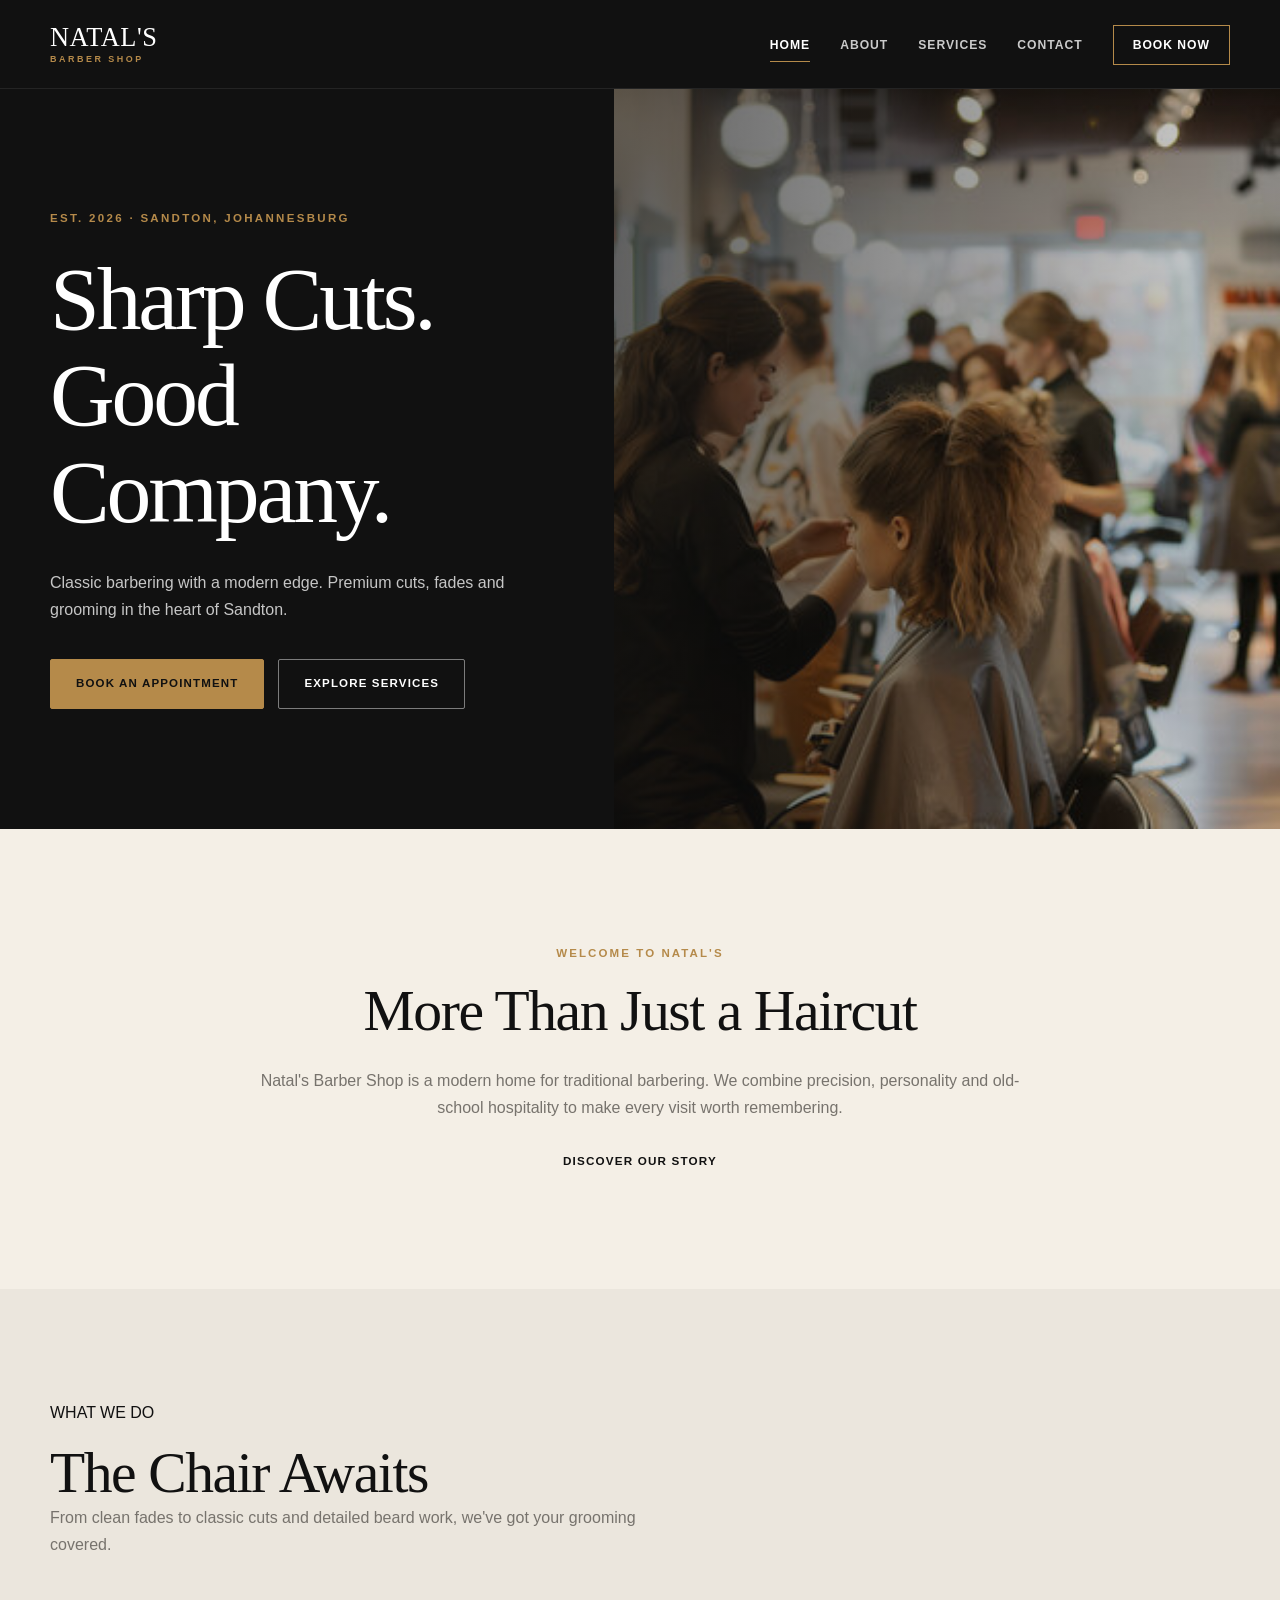
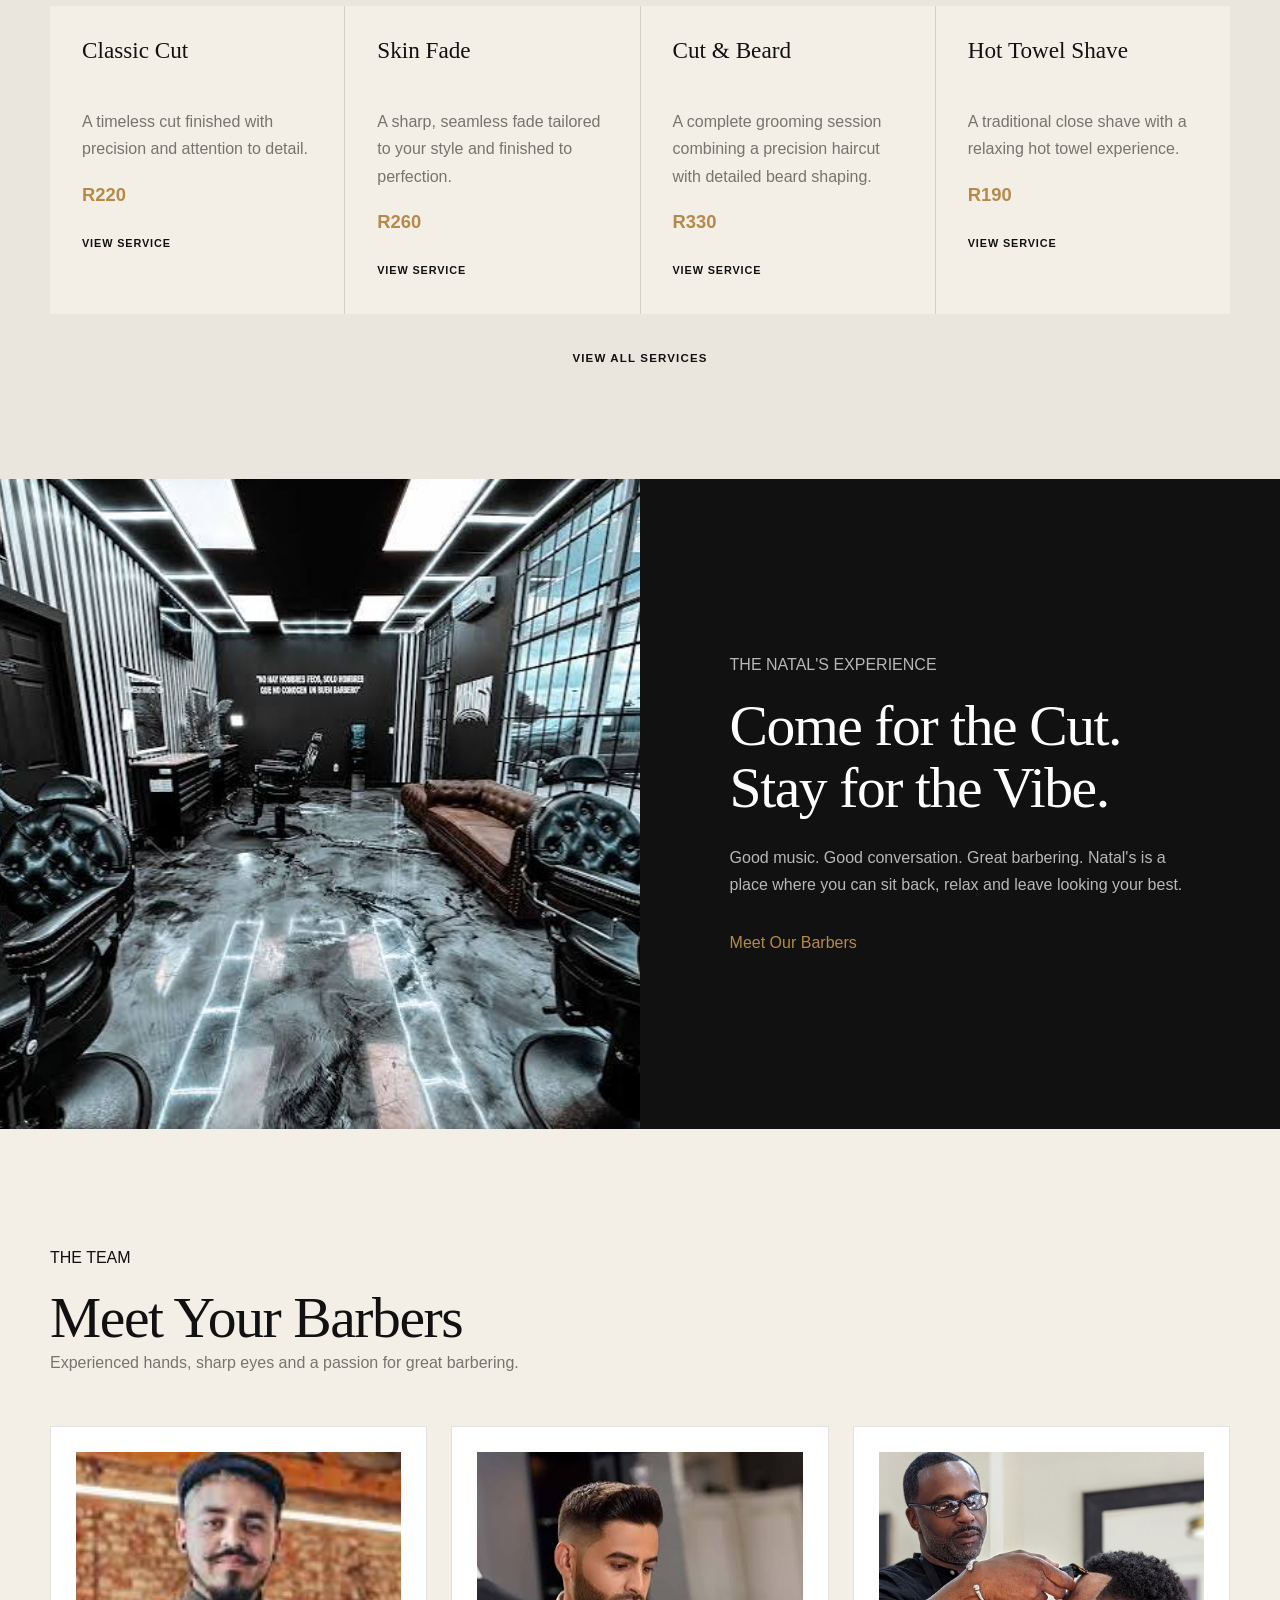
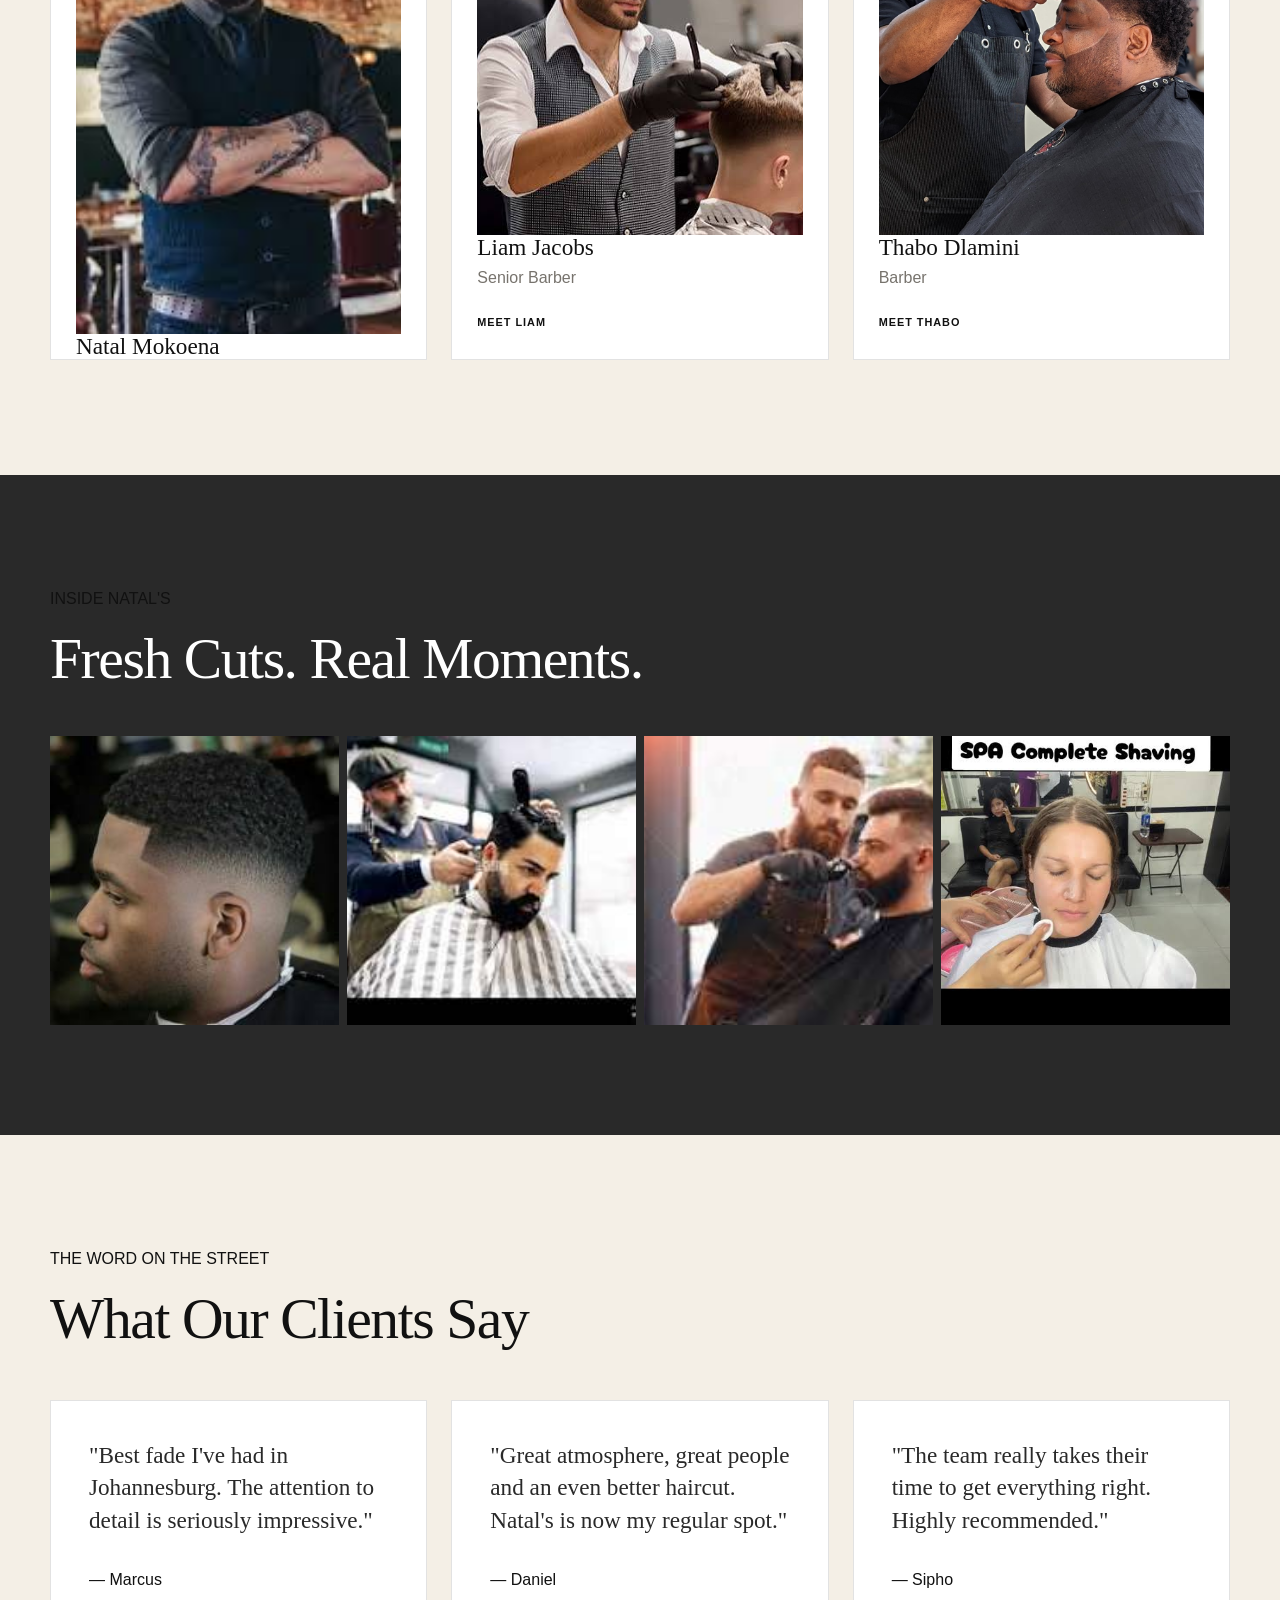
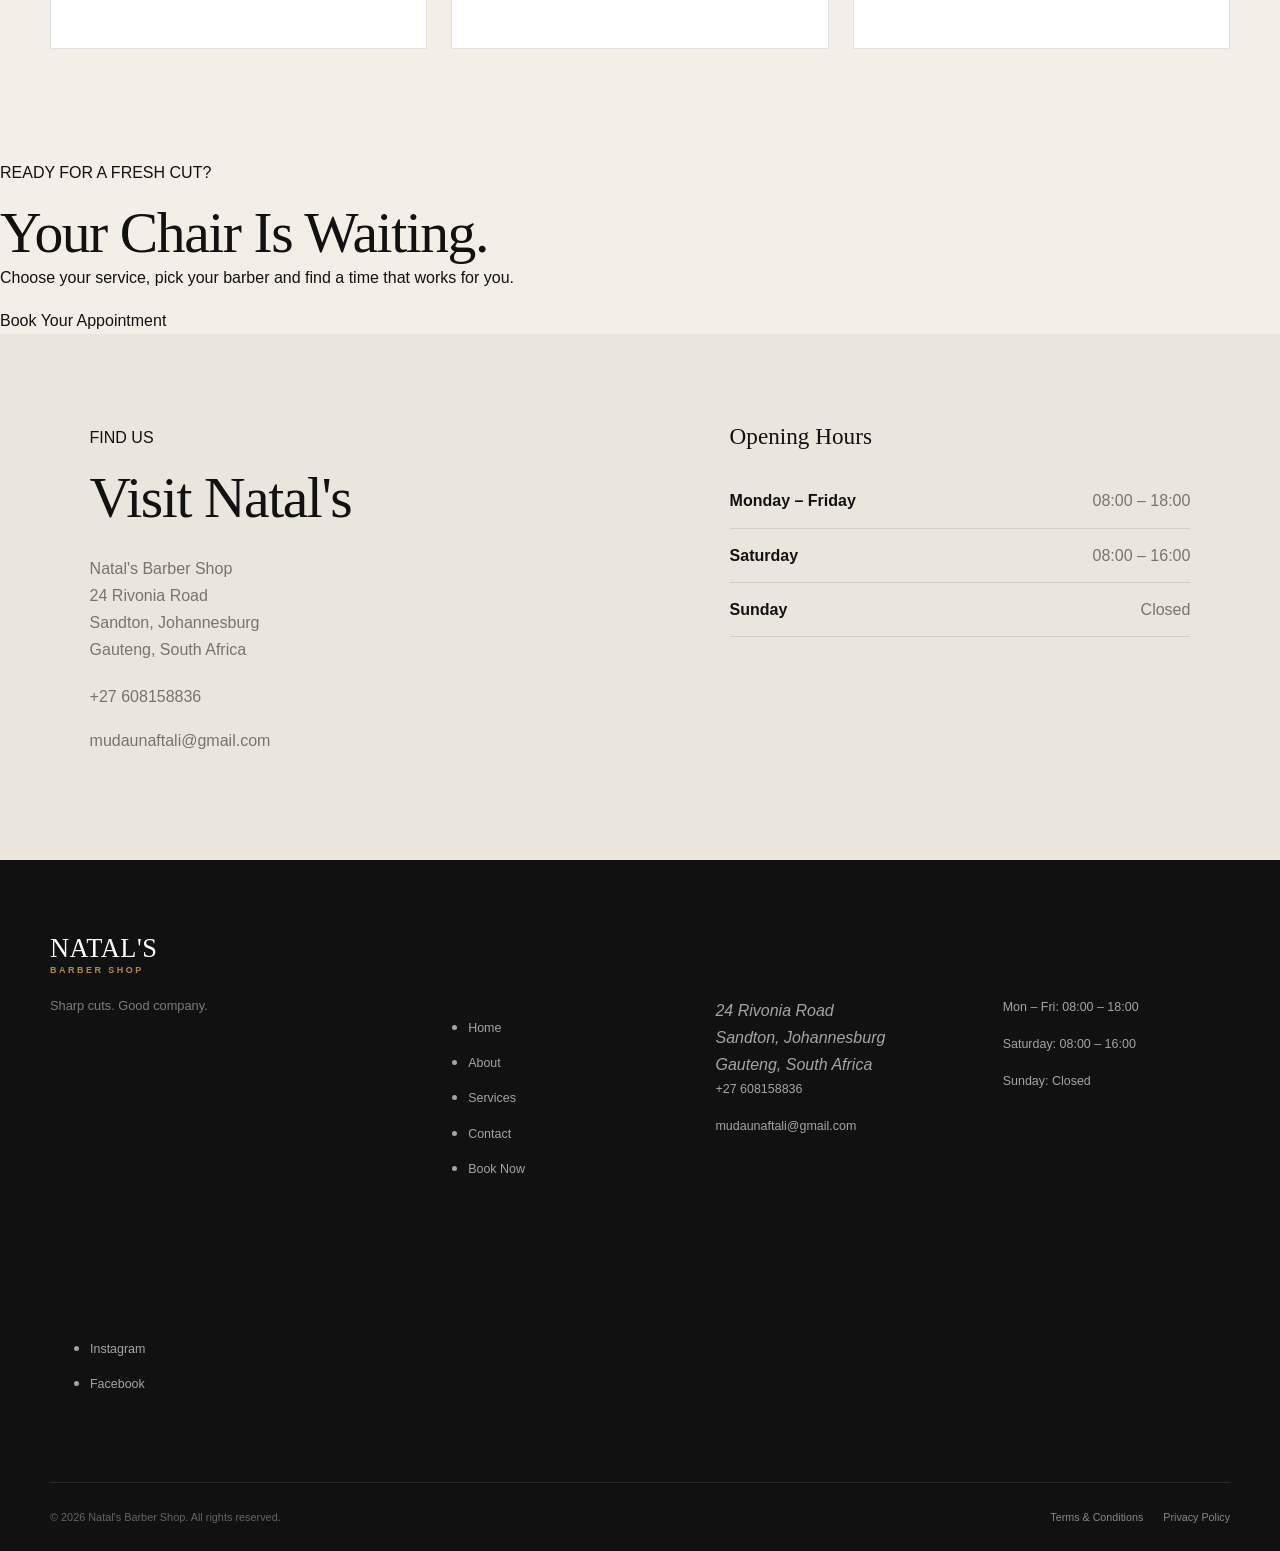
==== index.html @ a1078c81 "Initial commit - Natal's Barber Shop" ====
<!DOCTYPE html>
<html lang="en">
<head>
    
    <meta charset="UTF-8">
    <meta name="viewport" content="width=device-width, initial-scale=1.0">

    <title>Natal's Barber Shop | Sharp Cuts. Good Company.</title>

    <meta
        name="description"
        content="Natal's Barber Shop in Sandton, Johannesburg. Premium haircuts, fades, beard grooming and classic barbering."
    >
     <link rel="stylesheet" href="css/style.css">
</head>

<body>

    <!-- =========================
         HEADER
    ========================== -->
<header class="site-header">
    <div class="container header-inner">

        <a href="index.html" class="logo" aria-label="Natal's Barber Shop Home">
            <span class="logo-main">NATAL'S</span>
            <span class="logo-sub">BARBER SHOP</span>
        </a>

        <nav class="main-nav" aria-label="Main navigation">
            <ul>
                <li>
                    <a href="index.html" class="active">Home</a>
                </li>

                <li>
                    <a href="about.html">About</a>
                </li>

                <li>
                    <a href="services.html">Services</a>
                </li>

                <li>
                    <a href="contact.html">Contact</a>
                </li>

                <li>
                    <a href="booking.html" class="nav-book">Book Now</a>
                </li>
            </ul>
        </nav>

    </div>
</header>
    <main>

        <!-- =========================
             HERO
        ========================== -->
        <section id="hero" aria-labelledby="hero-title">

            <div class="hero-content">

                <p>EST. 2026 · SANDTON, JOHANNESBURG</p>

                <h1 id="hero-title">
                    Sharp Cuts.<br>
                    Good Company.
                </h1>

                <p>
                    Classic barbering with a modern edge.
                    Premium cuts, fades and grooming in the heart of Sandton.
                </p>

                <div class="hero-actions">
                    <a href="booking.html">Book an Appointment</a>
                    <a href="services.html">Explore Services</a>
                </div>

            </div>

            <figure class="hero-image">
                <img
                    src="images/barber-hero.jpg"
                    alt="Barber giving a customer a precision haircut"
                >
            </figure>

        </section>


        <!-- =========================
             INTRODUCTION
        ========================== -->
        <section id="introduction" aria-labelledby="introduction-title">

            <div>
                <p>WELCOME TO NATAL'S</p>

                <h2 id="introduction-title">
                    More Than Just a Haircut
                </h2>

                <p>
                    Natal's Barber Shop is a modern home for traditional
                    barbering. We combine precision, personality and old-school
                    hospitality to make every visit worth remembering.
                </p>

                <a href="about.html">Discover Our Story</a>
            </div>

        </section>


        <!-- =========================
             SERVICES PREVIEW
        ========================== -->
        <section id="services-preview" aria-labelledby="services-title">

            <header>
                <p>WHAT WE DO</p>

                <h2 id="services-title">
                    The Chair Awaits
                </h2>

                <p>
                    From clean fades to classic cuts and detailed beard work,
                    we've got your grooming covered.
                </p>
            </header>

            <div class="services-grid">

                <article>
                    <h3>Classic Cut</h3>

                    <p>
                        A timeless cut finished with precision and attention
                        to detail.
                    </p>

                    <p>R220</p>

                    <a href="services.html#classic-cut">
                        View Service
                    </a>
                </article>


                <article>
                    <h3>Skin Fade</h3>

                    <p>
                        A sharp, seamless fade tailored to your style and
                        finished to perfection.
                    </p>

                    <p>R260</p>

                    <a href="services.html#skin-fade">
                        View Service
                    </a>
                </article>


                <article>
                    <h3>Cut &amp; Beard</h3>

                    <p>
                        A complete grooming session combining a precision
                        haircut with detailed beard shaping.
                    </p>

                    <p>R330</p>

                    <a href="services.html#cut-beard">
                        View Service
                    </a>
                </article>


                <article>
                    <h3>Hot Towel Shave</h3>

                    <p>
                        A traditional close shave with a relaxing hot towel
                        experience.
                    </p>

                    <p>R190</p>

                    <a href="services.html#hot-towel">
                        View Service
                    </a>
                </article>

            </div>

            <a href="services.html">View All Services</a>

        </section>


        <!-- =========================
             FEATURE / BRAND STATEMENT
        ========================== -->
        <section id="brand-statement" aria-labelledby="brand-title">

            <figure>
                <img
                    src="images/barber-shop.jpg"
                    alt="Interior of Natal's Barber Shop"
                >
            </figure>

            <div>

                <p>THE NATAL'S EXPERIENCE</p>

                <h2 id="brand-title">
                    Come for the Cut.<br>
                    Stay for the Vibe.
                </h2>

                <p>
                    Good music. Good conversation. Great barbering.
                    Natal's is a place where you can sit back, relax and
                    leave looking your best.
                </p>

                <a href="about.html">Meet Our Barbers</a>

            </div>

        </section>


        <!-- =========================
             BARBERS PREVIEW
        ========================== -->
        <section id="barbers-preview" aria-labelledby="barbers-title">

            <header>
                <p>THE TEAM</p>

                <h2 id="barbers-title">
                    Meet Your Barbers
                </h2>

                <p>
                    Experienced hands, sharp eyes and a passion for great
                    barbering.
                </p>
            </header>


            <div class="barbers-grid">

                <article>
                    <img
    src="images/natal.jpg"
    alt="Natal Mokoena, founder and master barber"
>

                    <h3>Natal Mokoena</h3>

                    <p>Founder &amp; Master Barber</p>

                    <a href="about.html#natal">
                        Meet Natal
                    </a>
                </article>


                <article>
                    <figure>
                        <img
                            src="images/liam.jpg"
                            alt="Liam Jacobs, senior barber"
                        >
                    </figure>

                    <h3>Liam Jacobs</h3>

                    <p>Senior Barber</p>

                    <a href="about.html#liam">
                        Meet Liam
                    </a>
                </article>


                <article>
                    <figure>
                        <img
                            src="images/thabo.jpg"
                            alt="Thabo Dlamini, barber"
                        >
                    </figure>

                    <h3>Thabo Dlamini</h3>

                    <p>Barber</p>

                    <a href="about.html#thabo">
                        Meet Thabo
                    </a>
                </article>

            </div>

        </section>


        <!-- =========================
             GALLERY
        ========================== -->
        <section id="gallery" aria-labelledby="gallery-title">

            <header>
                <p>INSIDE NATAL'S</p>

                <h2 id="gallery-title">
                    Fresh Cuts. Real Moments.
                </h2>
            </header>

            <div class="gallery-grid">

                <figure>
                    <img
                        src="images/gallery-1.jpg"
                        alt="Fresh skin fade haircut"
                    >
                </figure>

                <figure>
                    <img
                        src="images/gallery-2.jpg"
                        alt="Barber working on a customer's haircut"
                    >
                </figure>

                <figure>
                    <img
                        src="images/gallery-3.jpg"
                        alt="Detailed beard grooming"
                    >
                </figure>

                <figure>
                    <img
                        src="images/gallery-4.jpg"
                        alt="Customer receiving a traditional barber service"
                    >
                </figure>

            </div>

        </section>


        <!-- =========================
             TESTIMONIALS
        ========================== -->
        <section id="testimonials" aria-labelledby="testimonials-title">

            <header>
                <p>THE WORD ON THE STREET</p>

                <h2 id="testimonials-title">
                    What Our Clients Say
                </h2>
            </header>


            <div class="testimonials-list">

                <article>
                    <blockquote>
                        "Best fade I've had in Johannesburg. The attention
                        to detail is seriously impressive."
                    </blockquote>

                    <p>— Marcus</p>
                </article>


                <article>
                    <blockquote>
                        "Great atmosphere, great people and an even better
                        haircut. Natal's is now my regular spot."
                    </blockquote>

                    <p>— Daniel</p>
                </article>


                <article>
                    <blockquote>
                        "The team really takes their time to get everything
                        right. Highly recommended."
                    </blockquote>

                    <p>— Sipho</p>
                </article>

            </div>

        </section>


        <!-- =========================
             BOOKING CTA
        ========================== -->
        <section id="booking-cta" aria-labelledby="booking-title">

            <div>

                <p>READY FOR A FRESH CUT?</p>

                <h2 id="booking-title">
                    Your Chair Is Waiting.
                </h2>

                <p>
                    Choose your service, pick your barber and find a time
                    that works for you.
                </p>

                <a href="booking.html">
                    Book Your Appointment
                </a>

            </div>

        </section>


        <!-- =========================
             LOCATION & HOURS
        ========================== -->
        <section id="location" aria-labelledby="location-title">

            <div>

                <p>FIND US</p>

                <h2 id="location-title">
                    Visit Natal's
                </h2>

                <address>
                    Natal's Barber Shop<br>
                    24 Rivonia Road<br>
                    Sandton, Johannesburg<br>
                    Gauteng, South Africa
                </address>

                <p>
                    <a href="tel:+27110000000">
                        +27 608158836
                    </a>
                </p>

                <p>
                    <a href="mailto:hello@natalsbarbershop.co.za">
                        mudaunaftali@gmail.com
                    </a>
                </p>

            </div>


            <div>

                <h3>Opening Hours</h3>

                <dl>
                    <div>
                        <dt>Monday – Friday</dt>
                        <dd>08:00 – 18:00</dd>
                    </div>

                    <div>
                        <dt>Saturday</dt>
                        <dd>08:00 – 16:00</dd>
                    </div>

                    <div>
                        <dt>Sunday</dt>
                        <dd>Closed</dd>
                    </div>
                </dl>

            </div>

        </section>

    </main>


    <!-- =========================
         FOOTER
    ========================== -->

<footer class="site-footer">

    <div class="container footer-grid">

        <!-- Brand -->
        <div class="footer-brand">

            <a href="index.html" class="logo" aria-label="Natal's Barber Shop Home">
                <span class="logo-main">NATAL'S</span>
                <span class="logo-sub">BARBER SHOP</span>
            </a>

            <p>
                Sharp cuts. Good company.
            </p>

        </div>


        <!-- Navigation -->
        <div class="footer-column">

            <h2>Explore</h2>

            <nav aria-label="Footer navigation">
                <ul>
                    <li>
                        <a href="index.html">Home</a>
                    </li>

                    <li>
                        <a href="about.html">About</a>
                    </li>

                    <li>
                        <a href="services.html">Services</a>
                    </li>

                    <li>
                        <a href="contact.html">Contact</a>
                    </li>

                    <li>
                        <a href="booking.html">Book Now</a>
                    </li>
                </ul>
            </nav>

        </div>


        <!-- Contact -->
        <div class="footer-column">

            <h2>Contact</h2>

            <address>
                24 Rivonia Road<br>
                Sandton, Johannesburg<br>
                Gauteng, South Africa
            </address>

            <p>
                <a href="tel:+27608158836">
                    +27 608158836
                </a>
            </p>

            <p>
                <a href="mailto:mudaunaftali@gmail.com">
                    mudaunaftali@gmail.com
                </a>
            </p>

        </div>


        <!-- Hours -->
        <div class="footer-column">

            <h2>Hours</h2>

            <p>Mon – Fri: 08:00 – 18:00</p>
            <p>Saturday: 08:00 – 16:00</p>
            <p>Sunday: Closed</p>

        </div>


        <!-- Social -->
        <div class="footer-column">

            <h2>Follow Us</h2>

            
<ul class="footer-social">
    <li>
        <a href="https://www.instagram.com/mudaunaftali/" target="_blank" rel="noopener noreferrer" aria-label="Natal's Barber Shop Instagram">
            Instagram
        </a>
    </li>
    <li>
        <a href="https://web.facebook.com/mudau.naphtan/" target="_blank" rel="noopener noreferrer" aria-label="Natal's Barber Shop Facebook">
            Facebook
        </a>
    </li>
</ul>


        </div>

    </div>


    <div class="container footer-bottom">

        <p>
            &copy; 2026 Natal's Barber Shop. All rights reserved.
        </p>

        <div class="footer-legal">
            <a href="terms.html">Terms &amp; Conditions</a>
            <a href="privacy.html">Privacy Policy</a>
        </div>

    </div>

</footer>

</body>
</html>
---- css/style.css ----
/* =========================================================
   NATAL'S BARBER SHOP
   Shared Professional Stylesheet
   ========================================================= */

/* -------------------------
   1. DESIGN TOKENS
------------------------- */
:root {
    --midnight: #111111;
    --charcoal: #292929;
    --ivory: #f4efe6;
    --brass: #b58a4a;
    --brass-light: #d1b27a;
    --red: #8b2525;
    --white: #ffffff;
    --grey: #77736d;
    --light-grey: #e4dfd6;
    --border: rgba(17, 17, 17, 0.12);

    --heading-font: "DM Serif Display", Georgia, serif;
    --body-font: "Manrope", Arial, sans-serif;

    --container: 1180px;
    --radius: 2px;
    --transition: 220ms ease;
    --shadow: 0 18px 50px rgba(17, 17, 17, 0.10);
}


/* -------------------------
   2. RESET
------------------------- */
*,
*::before,
*::after {
    box-sizing: border-box;
}

html {
    scroll-behavior: smooth;
}

body {
    margin: 0;
    background: var(--ivory);
    color: var(--midnight);
    font-family: var(--body-font);
    font-size: 16px;
    line-height: 1.7;
    -webkit-font-smoothing: antialiased;
}

img {
    display: block;
    width: 100%;
    max-width: 100%;
}

figure {
    margin: 0;
}

a {
    color: inherit;
    text-decoration: none;
}

button,
input,
select,
textarea {
    font: inherit;
}

button,
a,
select,
input,
textarea {
    -webkit-tap-highlight-color: transparent;
}

::selection {
    background: var(--brass);
    color: var(--midnight);
}


/* -------------------------
   3. GLOBAL TYPOGRAPHY
------------------------- */
h1,
h2,
h3,
h4 {
    margin: 0;
    color: var(--midnight);
    font-family: var(--heading-font);
    font-weight: 400;
    line-height: 1.08;
}

h1 {
    font-size: clamp(3.5rem, 7vw, 6.8rem);
    letter-spacing: -0.035em;
}

h2 {
    font-size: clamp(2.5rem, 4.5vw, 4.4rem);
    letter-spacing: -0.025em;
}

h3 {
    font-size: 1.45rem;
}

p {
    margin: 0 0 1rem;
}

.eyebrow {
    margin-bottom: 1rem;
    color: var(--brass);
    font-family: var(--body-font);
    font-size: 0.72rem;
    font-weight: 800;
    letter-spacing: 0.18em;
    line-height: 1.4;
    text-transform: uppercase;
}

.container {
    width: min(calc(100% - 48px), var(--container));
    margin-inline: auto;
}


/* -------------------------
   4. ACCESSIBILITY
------------------------- */
:focus-visible {
    outline: 3px solid var(--brass);
    outline-offset: 4px;
}

[hidden] {
    display: none !important;
}


/* =========================================================
   HEADER
   ========================================================= */

.site-header,
body > header {
    position: relative;
    z-index: 50;
    background: var(--midnight);
    color: var(--white);
    border-bottom: 1px solid rgba(255, 255, 255, 0.08);
}

.header-inner,
body > header {
    min-height: 88px;
}

.site-header .header-inner {
    display: flex;
    align-items: center;
    justify-content: space-between;
    gap: 40px;
}

.logo {
    display: inline-flex;
    flex-direction: column;
    justify-content: center;
    flex-shrink: 0;
    color: var(--white);
    line-height: 1;
}

.logo-main,
.logo > span:first-child {
    font-family: var(--heading-font);
    font-size: 1.65rem;
    letter-spacing: 0.02em;
}

.logo-sub,
.logo > span:last-child {
    margin-top: 5px;
    color: var(--brass);
    font-family: var(--body-font);
    font-size: 0.56rem;
    font-weight: 800;
    letter-spacing: 0.28em;
}

.main-nav {
    display: flex;
    align-items: center;
    gap: 32px;
}

.main-nav a {
    position: relative;
    padding: 33px 0;
    color: rgba(255, 255, 255, 0.78);
    font-size: 0.76rem;
    font-weight: 700;
    letter-spacing: 0.08em;
    text-transform: uppercase;
    transition: color var(--transition);
}

.main-nav a::after {
    position: absolute;
    right: 0;
    bottom: 23px;
    left: 0;
    height: 1px;
    background: var(--brass);
    content: "";
    transform: scaleX(0);
    transform-origin: center;
    transition: transform var(--transition);
}

.main-nav a:hover,
.main-nav a.active {
    color: var(--white);
}

.main-nav a:hover::after,
.main-nav a.active::after {
    transform: scaleX(1);
}

.main-nav .nav-book {
    padding: 12px 19px;
    border: 1px solid var(--brass);
    color: var(--white);
}

.main-nav .nav-book::after {
    display: none;
}

.main-nav .nav-book:hover,
.main-nav .nav-book.active {
    background: var(--brass);
    color: var(--midnight);
}


/* =========================================================
   BUTTONS
   ========================================================= */

.btn,
.hero-actions a,
#hero .hero-actions a,
#services-hero a,
#services-booking-cta a {
    display: inline-flex;
    align-items: center;
    justify-content: center;
    min-height: 50px;
    padding: 14px 25px;
    border: 1px solid transparent;
    border-radius: var(--radius);
    font-size: 0.72rem;
    font-weight: 800;
    letter-spacing: 0.1em;
    text-transform: uppercase;
    cursor: pointer;
    transition:
        background var(--transition),
        color var(--transition),
        border-color var(--transition),
        transform var(--transition);
}

.btn:hover,
.hero-actions a:hover,
#hero .hero-actions a:hover,
#services-hero a:hover,
#services-booking-cta a:hover {
    transform: translateY(-2px);
}

.btn-primary,
#hero .hero-actions a:first-child,
#services-hero a,
#services-booking-cta a {
    background: var(--brass);
    color: var(--midnight);
    border-color: var(--brass);
}

.btn-primary:hover,
#hero .hero-actions a:first-child:hover,
#services-hero a:hover,
#services-booking-cta a:hover {
    background: var(--brass-light);
    border-color: var(--brass-light);
}

.btn-secondary {
    background: transparent;
    color: var(--midnight);
    border-color: var(--midnight);
}

.btn-secondary:hover {
    background: var(--midnight);
    color: var(--white);
}

.btn-light {
    background: var(--ivory);
    color: var(--midnight);
    border-color: var(--ivory);
}

.btn-light:hover {
    background: var(--white);
    border-color: var(--white);
}

.text-link,
.light-link {
    position: relative;
    display: inline-flex;
    align-items: center;
    gap: 10px;
    font-size: 0.75rem;
    font-weight: 800;
    letter-spacing: 0.1em;
    text-transform: uppercase;
}

.text-link::after,
.light-link::after {
    content: "→";
    transition: transform var(--transition);
}

.text-link:hover::after,
.light-link:hover::after {
    transform: translateX(5px);
}


/* =========================================================
   GENERAL SECTIONS
   ========================================================= */

.section {
    padding: 110px 0;
}

.section-heading {
    max-width: 700px;
    margin-bottom: 55px;
}

.section-heading > p:last-child {
    max-width: 610px;
    margin-top: 22px;
    color: var(--grey);
}

.section-dark {
    background: var(--midnight);
    color: var(--white);
}

.section-dark h2,
.section-dark h3 {
    color: var(--white);
}


/* =========================================================
   HOMEPAGE
   ========================================================= */

#hero {
    position: relative;
    min-height: 700px;
    display: flex;
    align-items: center;
    overflow: hidden;
    background: var(--midnight);
    color: var(--white);
}

#hero::after {
    position: absolute;
    inset: 0;
    z-index: 1;
    background:
        linear-gradient(
            90deg,
            rgba(17, 17, 17, 0.94) 0%,
            rgba(17, 17, 17, 0.72) 42%,
            rgba(17, 17, 17, 0.18) 100%
        );
    content: "";
}

#hero .hero-content {
    position: relative;
    z-index: 3;
    width: min(calc(100% - 48px), var(--container));
    margin: 0 auto;
    padding: 120px 52% 120px 0;
}

#hero .hero-content > p:first-child {
    margin-bottom: 22px;
    color: var(--brass);
    font-size: 0.72rem;
    font-weight: 800;
    letter-spacing: 0.2em;
}

#hero h1 {
    margin-bottom: 28px;
    color: var(--white);
}

#hero .hero-content > p:nth-of-type(2) {
    max-width: 550px;
    margin-bottom: 36px;
    color: rgba(255, 255, 255, 0.76);
    font-size: 1rem;
}

#hero .hero-actions {
    display: flex;
    flex-wrap: wrap;
    gap: 14px;
}

#hero .hero-actions a:last-child {
    border-color: rgba(255, 255, 255, 0.45);
    color: var(--white);
}

#hero .hero-actions a:last-child:hover {
    background: var(--white);
    color: var(--midnight);
}

#hero .hero-image {
    position: absolute;
    inset: 0 0 0 48%;
    z-index: 0;
}

#hero .hero-image img {
    width: 100%;
    height: 100%;
    object-fit: cover;
    object-position: center;
}


/* Homepage intro */
#introduction {
    padding: 115px 24px;
    text-align: center;
}

#introduction > div {
    width: min(760px, 100%);
    margin: auto;
}

#introduction > div > p:first-child {
    color: var(--brass);
    font-size: 0.72rem;
    font-weight: 800;
    letter-spacing: 0.18em;
}

#introduction h2 {
    margin-bottom: 25px;
}

#introduction p:not(:first-child) {
    color: var(--grey);
}

#introduction a {
    display: inline-flex;
    margin-top: 14px;
    font-size: 0.73rem;
    font-weight: 800;
    letter-spacing: 0.1em;
    text-transform: uppercase;
}


/* Homepage services */
#services-preview {
    padding: 110px 24px;
    background: #ebe6dd;
}

#services-preview > header,
#services-preview > .services-grid,
#services-preview > a {
    width: min(calc(100% - 0px), var(--container));
    margin-inline: auto;
}

#services-preview > header {
    margin-bottom: 48px;
}

#services-preview > header p:last-child {
    max-width: 620px;
    color: var(--grey);
}

.services-grid {
    display: grid;
    grid-template-columns: repeat(4, 1fr);
    gap: 1px;
    background: var(--border);
}

.services-grid article {
    min-height: 270px;
    padding: 32px;
    background: var(--ivory);
    transition:
        background var(--transition),
        transform var(--transition);
}

.services-grid article:hover {
    position: relative;
    z-index: 2;
    background: var(--midnight);
    color: var(--white);
    transform: translateY(-5px);
}

.services-grid article:hover h3 {
    color: var(--white);
}

.services-grid article h3 {
    margin-bottom: 45px;
}

.services-grid article p {
    color: var(--grey);
}

.services-grid article:hover p {
    color: rgba(255, 255, 255, 0.68);
}

.services-grid article p:last-of-type {
    color: var(--brass);
    font-size: 1.15rem;
    font-weight: 800;
}

.services-grid article a {
    display: inline-block;
    margin-top: 8px;
    font-size: 0.68rem;
    font-weight: 800;
    letter-spacing: 0.08em;
    text-transform: uppercase;
}

#services-preview > a {
    display: block;
    width: fit-content;
    margin-top: 35px;
    font-size: 0.72rem;
    font-weight: 800;
    letter-spacing: 0.1em;
    text-transform: uppercase;
}


/* Brand statement */
#brand-statement {
    display: grid;
    grid-template-columns: 1fr 1fr;
    min-height: 650px;
    background: var(--midnight);
    color: var(--white);
}

#brand-statement figure {
    min-height: 500px;
}

#brand-statement figure img {
    width: 100%;
    height: 100%;
    object-fit: cover;
}

#brand-statement > div {
    display: flex;
    flex-direction: column;
    align-items: flex-start;
    justify-content: center;
    padding: 80px clamp(40px, 7vw, 110px);
}

#brand-statement h2 {
    margin-bottom: 25px;
    color: var(--white);
}

#brand-statement > div > p:not(.eyebrow) {
    max-width: 540px;
    color: rgba(255, 255, 255, 0.7);
}

#brand-statement a {
    margin-top: 15px;
    color: var(--brass);
}


/* Homepage barbers */
#barbers-preview {
    padding: 115px 24px;
}

#barbers-preview > header,
#barbers-preview > .barbers-grid {
    width: min(100%, var(--container));
    margin-inline: auto;
}

#barbers-preview > header {
    margin-bottom: 50px;
}

#barbers-preview > header p:last-child {
    max-width: 620px;
    color: var(--grey);
}

.barbers-grid {
    display: grid;
    grid-template-columns: repeat(3, 1fr);
    gap: 24px;
}

.barbers-grid article {
    overflow: hidden;
    background: var(--white);
    border: 1px solid var(--border);
}

.barbers-grid article figure {
    aspect-ratio: 4 / 4.7;
    overflow: hidden;
}

.barbers-grid article img {
    height: 100%;
    object-fit: cover;
    transition: transform 500ms ease;
}

.barbers-grid article:hover img {
    transform: scale(1.035);
}

.barbers-grid article > div,
.barbers-grid article:not(:has(div)) {
    padding: 25px;
}

.barbers-grid article h3 {
    margin-bottom: 4px;
}

.barbers-grid article p {
    color: var(--grey);
}

.barbers-grid article a {
    display: inline-block;
    margin-top: 5px;
    font-size: 0.68rem;
    font-weight: 800;
    letter-spacing: 0.09em;
    text-transform: uppercase;
}


/* Gallery */
#gallery {
    padding: 110px 24px;
    background: var(--charcoal);
}

#gallery > header {
    width: min(100%, var(--container));
    margin: 0 auto 45px;
}

#gallery h2 {
    color: var(--white);
}

.gallery-grid {
    width: min(100%, var(--container));
    margin-inline: auto;
    display: grid;
    grid-template-columns: repeat(4, 1fr);
    gap: 8px;
}

.gallery-grid figure {
    aspect-ratio: 1;
    overflow: hidden;
}

.gallery-grid img {
    height: 100%;
    object-fit: cover;
    transition: transform 500ms ease;
}

.gallery-grid figure:hover img {
    transform: scale(1.05);
}


/* Testimonials */
#testimonials {
    padding: 110px 24px;
}

#testimonials > header,
.testimonials-list {
    width: min(100%, var(--container));
    margin-inline: auto;
}

#testimonials > header {
    margin-bottom: 50px;
}

.testimonials-list {
    display: grid;
    grid-template-columns: repeat(3, 1fr);
    gap: 24px;
}

.testimonials-list article {
    padding: 38px;
    background: var(--white);
    border: 1px solid var(--border);
}

.testimonials-list blockquote {
    margin: 0 0 30px;
    color: var(--charcoal);
    font-family: var(--heading-font);
    font-size: 1.45rem;
    line-height: 1.4;
}

.testimonials-list cite {
    color: var(--brass);
    font-size: 0.7rem;
    font-style: normal;
    font-weight: 800;
    letter-spacing: 0.1em;
    text-transform: uppercase;
}


/* Homepage location */
#location {
    display: grid;
    grid-template-columns: 1fr 1fr;
    background: #ebe6dd;
}

#location > div {
    padding: 90px clamp(30px, 7vw, 100px);
}

#location h2 {
    margin-bottom: 25px;
}

#location address,
#location a {
    color: var(--grey);
}

#location address {
    margin-bottom: 20px;
    font-style: normal;
}

#location h3 {
    margin-bottom: 25px;
}

#location dl {
    margin: 0;
}

#location dl > div {
    display: flex;
    justify-content: space-between;
    gap: 30px;
    padding: 13px 0;
    border-bottom: 1px solid var(--border);
}

#location dt {
    font-weight: 700;
}

#location dd {
    margin: 0;
    color: var(--grey);
}


/* =========================================================
   PAGE HEROES
   ========================================================= */

.page-hero {
    position: relative;
    overflow: hidden;
    padding: 115px 0;
    background: var(--midnight);
    color: var(--white);
}

.page-hero::before {
    position: absolute;
    top: 0;
    right: -10%;
    width: 48%;
    height: 100%;
    background:
        linear-gradient(
            135deg,
            transparent 0 45%,
            rgba(181, 138, 74, 0.09) 45% 46%,
            transparent 46%
        );
    content: "";
    pointer-events: none;
}

.page-hero .container {
    position: relative;
    z-index: 1;
}

.page-hero h1 {
    max-width: 850px;
    color: var(--white);
}

.page-hero .hero-text {
    max-width: 650px;
    margin-top: 25px;
    margin-bottom: 0;
    color: rgba(255, 255, 255, 0.68);
    font-size: 1rem;
}

.page-hero .eyebrow {
    margin-bottom: 18px;
}


/* =========================================================
   ABOUT PAGE
   ========================================================= */

#about-hero {
    display: grid;
    grid-template-columns: 1fr 1fr;
    min-height: 680px;
    background: var(--midnight);
}

#about-hero > div {
    display: flex;
    flex-direction: column;
    justify-content: center;
    padding: 90px clamp(35px, 7vw, 100px);
}

#about-hero h1 {
    color: var(--white);
}

#about-hero > div > p:last-child {
    max-width: 520px;
    margin-top: 25px;
    color: rgba(255, 255, 255, 0.68);
}

#about-hero figure {
    min-height: 600px;
}

#about-hero img {
    height: 100%;
    object-fit: cover;
}


/* Story */
#our-story {
    display: grid;
    grid-template-columns: 0.8fr 1.2fr;
    gap: 100px;
    padding: 120px max(24px, calc((100vw - var(--container)) / 2));
}

#our-story > div:last-child {
    max-width: 680px;
}

#our-story > div:last-child p {
    color: var(--grey);
}

#our-story > div:last-child p + p {
    margin-top: 25px;
}


/* Values */
#values {
    padding: 110px 24px;
    background: #ebe6dd;
}

#values > header,
.values-grid {
    width: min(100%, var(--container));
    margin-inline: auto;
}

#values > header {
    margin-bottom: 50px;
}

.values-grid {
    display: grid;
    grid-template-columns: repeat(4, 1fr);
    gap: 1px;
    background: var(--border);
}

.values-grid article {
    min-height: 260px;
    padding: 32px;
    background: var(--ivory);
}

.values-grid article h3 {
    margin: 25px 0 14px;
}

.values-grid article p {
    color: var(--grey);
}

.values-grid article > p:first-child {
    color: var(--brass);
    font-size: 0.72rem;
    font-weight: 800;
}


/* Our barbers */
#our-barbers {
    padding: 115px 24px;
}

#our-barbers > header,
#our-barbers > .barbers-grid {
    width: min(100%, var(--container));
    margin-inline: auto;
}

#our-barbers > header {
    margin-bottom: 50px;
}

#our-barbers > header p:last-child {
    max-width: 650px;
    color: var(--grey);
}

#our-barbers .barbers-grid article > div {
    padding: 28px;
}

#our-barbers .barbers-grid article .role {
    color: var(--brass);
    font-size: 0.68rem;
    font-weight: 800;
    letter-spacing: 0.12em;
    text-transform: uppercase;
}


/* Experience */
#experience {
    display: grid;
    grid-template-columns: 1fr 1fr;
    background: var(--midnight);
    color: var(--white);
}

#experience figure {
    min-height: 600px;
}

#experience img {
    height: 100%;
    object-fit: cover;
}

#experience > div {
    display: flex;
    flex-direction: column;
    justify-content: center;
    padding: 80px clamp(35px, 7vw, 105px);
}

#experience h2 {
    color: var(--white);
    margin-bottom: 25px;
}

#experience > div > p:not(.eyebrow) {
    color: rgba(255, 255, 255, 0.68);
}

#experience a {
    width: fit-content;
    margin-top: 15px;
}


/* Why Natal's */
#why-natals {
    padding: 110px 24px;
}

#why-natals > header,
#why-natals > div {
    width: min(100%, var(--container));
    margin-inline: auto;
}

#why-natals > header {
    margin-bottom: 45px;
}

#why-natals > div {
    display: grid;
    grid-template-columns: repeat(3, 1fr);
    gap: 45px;
}

#why-natals article {
    padding-top: 25px;
    border-top: 1px solid var(--midnight);
}

#why-natals article h3 {
    margin-bottom: 15px;
}

#why-natals article p {
    color: var(--grey);
}


/* =========================================================
   SERVICES PAGE
   ========================================================= */

#services-hero {
    position: relative;
    min-height: 570px;
    display: flex;
    align-items: center;
    overflow: hidden;
    background:
        linear-gradient(90deg, var(--midnight) 0%, #191919 55%, #232323 100%);
    color: var(--white);
}

#services-hero::after {
    position: absolute;
    right: -100px;
    width: 55%;
    height: 150%;
    border-left: 1px solid rgba(181, 138, 74, 0.25);
    content: "";
    transform: rotate(16deg);
}

#services-hero > div {
    position: relative;
    z-index: 2;
}

#services-hero > div > p:first-child {
    color: var(--brass);
    font-size: 0.72rem;
    font-weight: 800;
    letter-spacing: 0.2em;
}

#services-hero h1 {
    max-width: 800px;
    color: var(--white);
}

#services-hero > div > p:nth-of-type(2) {
    max-width: 610px;
    margin: 25px 0 35px;
    color: rgba(255, 255, 255, 0.68);
}


/* Service sections */
#haircuts,
#beard-grooming,
#packages,
#service-information {
    padding: 110px 24px;
}

#beard-grooming {
    background: #ebe6dd;
}

#haircuts > header,
#haircuts > .service-list,
#beard-grooming > header,
#beard-grooming > .service-list,
#packages > header,
#packages > .packages-grid,
#service-information > header,
#service-information > div {
    width: min(100%, var(--container));
    margin-inline: auto;
}

#haircuts > header,
#beard-grooming > header,
#packages > header,
#service-information > header {
    margin-bottom: 50px;
}

#haircuts > header p:last-child,
#beard-grooming > header p:last-child,
#packages > header p:last-child {
    max-width: 650px;
    color: var(--grey);
}


/* Service rows */
.service-list {
    border-top: 1px solid var(--border);
}

.service-list article {
    display: grid;
    grid-template-columns: minmax(0, 1fr) 100px 170px;
    align-items: center;
    gap: 35px;
    padding: 30px 0;
    border-bottom: 1px solid var(--border);
    transition: padding var(--transition);
}

.service-list article:hover {
    padding-left: 12px;
    padding-right: 12px;
    background: rgba(181, 138, 74, 0.05);
}

.service-list article h3 {
    margin-bottom: 7px;
}

.service-list article > div p {
    max-width: 650px;
    margin: 0;
    color: var(--grey);
    font-size: 0.92rem;
}

.service-list article > p {
    margin: 0;
    color: var(--brass);
    font-size: 1.2rem;
    font-weight: 800;
    text-align: right;
}

.service-list article > a {
    justify-self: end;
    padding-bottom: 3px;
    border-bottom: 1px solid var(--brass);
    font-size: 0.68rem;
    font-weight: 800;
    letter-spacing: 0.08em;
    text-transform: uppercase;
}


/* Packages */
#packages {
    background: var(--midnight);
}

#packages h2,
#packages h3 {
    color: var(--white);
}

#packages > header p:last-child {
    color: rgba(255, 255, 255, 0.6);
}

.packages-grid {
    display: grid;
    grid-template-columns: repeat(3, 1fr);
    gap: 1px;
    background: rgba(255, 255, 255, 0.12);
}

.packages-grid article {
    min-height: 360px;
    display: flex;
    flex-direction: column;
    align-items: flex-start;
    padding: 38px;
    background: var(--charcoal);
    transition:
        background var(--transition),
        transform var(--transition);
}

.packages-grid article:hover {
    position: relative;
    z-index: 2;
    background: #343434;
    transform: translateY(-5px);
}

.packages-grid article > p:first-child {
    margin-bottom: 35px;
    color: var(--brass);
    font-size: 0.65rem;
    font-weight: 800;
    letter-spacing: 0.15em;
}

.packages-grid article h3 {
    margin-bottom: 18px;
    font-size: 2rem;
}

.packages-grid article > p:nth-of-type(2) {
    flex: 1;
    color: rgba(255, 255, 255, 0.64);
}

.packages-grid article > p:last-of-type {
    margin-bottom: 25px;
    color: var(--brass);
    font-size: 1.35rem;
    font-weight: 800;
}

.packages-grid article a {
    padding-bottom: 4px;
    border-bottom: 1px solid var(--brass);
    color: var(--white);
    font-size: 0.68rem;
    font-weight: 800;
    letter-spacing: 0.08em;
    text-transform: uppercase;
}


/* Good to know */
#service-information {
    background: #ebe6dd;
}

#service-information > div {
    display: grid;
    grid-template-columns: repeat(4, 1fr);
    gap: 1px;
    background: var(--border);
}

#service-information article {
    min-height: 210px;
    padding: 30px;
    background: var(--ivory);
}

#service-information article h3 {
    margin-bottom: 15px;
}

#service-information article p {
    color: var(--grey);
    font-size: 0.9rem;
}


/* Services CTA */
#services-booking-cta {
    padding: 95px 24px;
    background: var(--red);
    color: var(--white);
}

#services-booking-cta > div {
    width: min(100%, 850px);
    margin-inline: auto;
    text-align: center;
}

#services-booking-cta h2 {
    color: var(--white);
}

#services-booking-cta > div > p:not(.eyebrow) {
    color: rgba(255, 255, 255, 0.75);
    margin: 22px auto 30px;
}


/* =========================================================
   CONTACT PAGE
   ========================================================= */

.contact-hero {
    min-height: 430px;
    display: flex;
    align-items: center;
}

.contact-section {
    background: var(--ivory);
}

.contact-grid {
    display: grid;
    grid-template-columns: repeat(4, 1fr);
    gap: 1px;
    background: var(--border);
}

.contact-card {
    min-height: 330px;
    padding: 32px;
    background: var(--white);
}

.contact-icon {
    display: flex;
    align-items: center;
    justify-content: center;
    width: 42px;
    height: 42px;
    margin-bottom: 30px;
    border: 1px solid var(--brass);
    color: var(--brass);
    font-size: 0.65rem;
    font-weight: 800;
}

.contact-card h3 {
    margin-bottom: 15px;
}

.contact-card p {
    color: var(--grey);
    font-size: 0.88rem;
}

.contact-link {
    display: inline-block;
    margin-top: 5px;
    color: var(--midnight);
    font-size: 0.8rem;
    font-weight: 800;
    word-break: break-word;
}

.contact-link:hover {
    color: var(--brass);
}

.hours-list {
    margin: 0;
    padding: 0;
    list-style: none;
}

.hours-list li {
    display: flex;
    justify-content: space-between;
    gap: 15px;
    padding: 10px 0;
    border-bottom: 1px solid var(--border);
    font-size: 0.78rem;
}

.hours-list strong {
    font-weight: 800;
}


/* Location */
.location-section {
    background: #ebe6dd;
}

.location-grid {
    display: grid;
    grid-template-columns: 0.85fr 1.15fr;
    gap: 70px;
    align-items: center;
}

.location-content h2 {
    margin-bottom: 25px;
}

.location-content > p:not(.eyebrow) {
    max-width: 560px;
    color: var(--grey);
}

.location-content .btn {
    margin-top: 10px;
}

.map-wrapper {
    min-height: 450px;
    overflow: hidden;
    background: var(--charcoal);
    box-shadow: var(--shadow);
}

.map-wrapper iframe {
    display: block;
    width: 100%;
    min-height: 450px;
    filter: grayscale(100%);
}


/* Contact form */
.contact-form-section {
    background: var(--ivory);
}

.contact-form {
    max-width: 900px;
}

.form-grid {
    display: grid;
    grid-template-columns: repeat(2, 1fr);
    gap: 24px;
}

.form-group {
    margin-bottom: 25px;
}

.form-group label {
    display: block;
    margin-bottom: 9px;
    color: var(--midnight);
    font-size: 0.72rem;
    font-weight: 800;
    letter-spacing: 0.08em;
    text-transform: uppercase;
}

.form-group input,
.form-group select,
.form-group textarea {
    width: 100%;
    border: 1px solid #d2ccc2;
    border-radius: 0;
    outline: none;
    background: var(--white);
    color: var(--midnight);
    padding: 15px 16px;
    font-size: 0.9rem;
    transition:
        border-color var(--transition),
        box-shadow var(--transition);
}

.form-group input,
.form-group select {
    min-height: 52px;
}

.form-group textarea {
    min-height: 150px;
    resize: vertical;
}

.form-group input::placeholder,
.form-group textarea::placeholder {
    color: #aaa59e;
}

.form-group input:focus,
.form-group select:focus,
.form-group textarea:focus {
    border-color: var(--brass);
    box-shadow: 0 0 0 3px rgba(181, 138, 74, 0.12);
}

.form-success {
    margin-top: 20px;
    padding: 15px 18px;
    background: rgba(181, 138, 74, 0.12);
    border-left: 3px solid var(--brass);
    color: var(--charcoal);
}


/* =========================================================
   BOOKING PAGE
   ========================================================= */

.booking-hero {
    min-height: 430px;
    display: flex;
    align-items: center;
}

.booking-section {
    background: var(--ivory);
}

.booking-form {
    width: min(100%, 900px);
    margin-inline: auto;
}

.booking-step {
    margin-bottom: 24px;
    padding: 40px;
    background: var(--white);
    border: 1px solid var(--border);
}

.booking-step-heading {
    display: flex;
    align-items: flex-start;
    gap: 22px;
    margin-bottom: 30px;
}

.step-number {
    flex: 0 0 auto;
    display: flex;
    align-items: center;
    justify-content: center;
    width: 48px;
    height: 48px;
    border: 1px solid var(--brass);
    color: var(--brass);
    font-size: 0.7rem;
    font-weight: 800;
}

.booking-step-heading h3 {
    margin-bottom: 5px;
}

.booking-step-heading p {
    margin: 0;
    color: var(--grey);
    font-size: 0.85rem;
}

.booking-step .form-grid {
    margin-bottom: 0;
}

.booking-note {
    margin-top: 5px;
    color: var(--grey);
    font-size: 0.72rem;
}

.optional {
    margin-left: 5px;
    color: var(--grey);
    font-size: 0.65rem;
    font-weight: 500;
    letter-spacing: 0;
    text-transform: none;
}


/* Checkbox */
.checkbox-label {
    display: flex;
    align-items: flex-start;
    gap: 12px;
    margin-bottom: 30px;
    color: var(--grey);
    font-size: 0.82rem;
    cursor: pointer;
}

.checkbox-label input {
    width: 18px;
    height: 18px;
    flex: 0 0 auto;
    margin-top: 3px;
    accent-color: var(--brass);
}

.checkbox-label a {
    color: var(--midnight);
    font-weight: 800;
    text-decoration: underline;
    text-decoration-color: var(--brass);
    text-underline-offset: 3px;
}

.booking-submit {
    min-width: 210px;
}


/* Confirmation */
.booking-confirmation {
    width: min(100%, 800px);
    margin: 50px auto 0;
    padding: 60px;
    background: var(--midnight);
    color: var(--white);
    text-align: center;
    border-top: 3px solid var(--brass);
    box-shadow: var(--shadow);
}

.confirmation-icon {
    display: flex;
    align-items: center;
    justify-content: center;
    width: 62px;
    height: 62px;
    margin: 0 auto 25px;
    border: 1px solid var(--brass);
    border-radius: 50%;
    color: var(--brass);
    font-size: 1.5rem;
}

.booking-confirmation h2 {
    color: var(--white);
}

.booking-confirmation > p:not(.eyebrow) {
    max-width: 540px;
    margin: 18px auto 35px;
    color: rgba(255, 255, 255, 0.68);
}

.appointment-summary {
    margin: 35px 0;
    border-top: 1px solid rgba(255, 255, 255, 0.13);
}

.summary-row {
    display: flex;
    justify-content: space-between;
    gap: 30px;
    padding: 14px 0;
    border-bottom: 1px solid rgba(255, 255, 255, 0.13);
    text-align: left;
}

.summary-row span {
    color: rgba(255, 255, 255, 0.5);
    font-size: 0.76rem;
}

.summary-row strong {
    color: var(--white);
    font-size: 0.82rem;
    text-align: right;
}

.calendar-options {
    margin-top: 40px;
    padding-top: 35px;
    border-top: 1px solid rgba(255, 255, 255, 0.13);
}

.calendar-options h3 {
    color: var(--white);
    margin-bottom: 8px;
}

.calendar-options > p {
    color: rgba(255, 255, 255, 0.55);
    font-size: 0.82rem;
}

.calendar-buttons {
    display: flex;
    flex-wrap: wrap;
    justify-content: center;
    gap: 12px;
    margin-top: 25px;
}

.confirmation-contact {
    margin-top: 40px;
    padding-top: 30px;
    border-top: 1px solid rgba(255, 255, 255, 0.13);
    color: rgba(255, 255, 255, 0.6);
    font-size: 0.78rem;
}

.confirmation-contact p {
    margin-bottom: 4px;
}

.confirmation-contact a {
    color: var(--brass);
    font-weight: 700;
}

.confirmation-home-link {
    display: inline-block;
    margin-top: 30px;
    color: var(--white);
    font-size: 0.7rem;
    font-weight: 800;
    letter-spacing: 0.1em;
    text-transform: uppercase;
}


/* =========================================================
   SHARED BOOKING CTA
   ========================================================= */

.booking-cta {
    background: var(--red);
    color: var(--white);
}

.booking-cta-inner {
    display: flex;
    align-items: center;
    justify-content: space-between;
    gap: 50px;
}

.booking-cta h2 {
    color: var(--white);
}

.booking-cta-inner > div > p:not(.eyebrow) {
    color: rgba(255, 255, 255, 0.72);
}


/* =========================================================
   FOOTER
   ========================================================= */

.site-footer,
body > footer {
    background: var(--midnight);
    color: rgba(255, 255, 255, 0.62);
}

.footer-grid {
    display: grid;
    grid-template-columns: 1.4fr repeat(3, 1fr);
    gap: 60px;
    padding-top: 75px;
    padding-bottom: 70px;
}

.footer-brand p {
    max-width: 220px;
    margin-top: 20px;
    color: rgba(255, 255, 255, 0.45);
    font-size: 0.8rem;
}

.footer-column h3,
.footer-brand + h2,
.footer-hours h2,
.footer-social h2,
.footer-contact h2 {
    margin-bottom: 20px;
    color: var(--white);
    font-family: var(--body-font);
    font-size: 0.68rem;
    font-weight: 800;
    letter-spacing: 0.13em;
    text-transform: uppercase;
}

.footer-column a {
    display: block;
    width: fit-content;
    margin-bottom: 9px;
    font-size: 0.78rem;
    transition: color var(--transition);
}

.footer-column a:hover {
    color: var(--brass);
}

.footer-column p {
    font-size: 0.78rem;
}

.footer-bottom {
    display: flex;
    align-items: center;
    justify-content: space-between;
    gap: 30px;
    padding-top: 25px;
    padding-bottom: 25px;
    border-top: 1px solid rgba(255, 255, 255, 0.1);
}

.footer-bottom p {
    margin: 0;
    color: rgba(255, 255, 255, 0.35);
    font-size: 0.68rem;
}

.footer-legal {
    display: flex;
    flex-wrap: wrap;
    gap: 20px;
}

.footer-legal a {
    color: rgba(255, 255, 255, 0.5);
    font-size: 0.67rem;
    transition: color var(--transition);
}

.footer-legal a:hover {
    color: var(--brass);
}


/* Legacy footer structure used on Home/Services/About */
body > footer:not(.site-footer) {
    display: grid;
    grid-template-columns: 1.5fr repeat(4, 1fr);
    gap: 45px;
    padding: 70px max(24px, calc((100vw - var(--container)) / 2)) 30px;
}

body > footer:not(.site-footer) > .footer-brand {
    grid-column: span 1;
}

body > footer:not(.site-footer) > nav,
body > footer:not(.site-footer) > .footer-contact,
body > footer:not(.site-footer) > .footer-hours,
body > footer:not(.site-footer) > .footer-social {
    padding-top: 5px;
}

body > footer:not(.site-footer) h2 {
    margin: 0 0 18px;
    color: var(--white);
    font-family: var(--body-font);
    font-size: 0.68rem;
    font-weight: 800;
    letter-spacing: 0.13em;
    text-transform: uppercase;
}

body > footer:not(.site-footer) nav ul,
body > footer:not(.site-footer) .footer-social ul {
    margin: 0;
    padding: 0;
    list-style: none;
}

body > footer:not(.site-footer) nav li,
body > footer:not(.site-footer) .footer-social li {
    margin-bottom: 8px;
}

body > footer:not(.site-footer) nav a,
body > footer:not(.site-footer) .footer-social a,
body > footer:not(.site-footer) .footer-contact a {
    color: rgba(255, 255, 255, 0.58);
    font-size: 0.77rem;
}

body > footer:not(.site-footer) nav a:hover,
body > footer:not(.site-footer) .footer-social a:hover,
body > footer:not(.site-footer) .footer-contact a:hover {
    color: var(--brass);
}

body > footer:not(.site-footer) address,
body > footer:not(.site-footer) .footer-hours p {
    color: rgba(255, 255, 255, 0.55);
    font-size: 0.77rem;
}

body > footer:not(.site-footer) .footer-legal {
    grid-column: 1 / -1;
    display: flex;
    align-items: center;
    justify-content: space-between;
    gap: 20px;
    margin-top: 25px;
    padding-top: 25px;
    border-top: 1px solid rgba(255, 255, 255, 0.1);
}

body > footer:not(.site-footer) .footer-legal p {
    margin: 0;
    color: rgba(255, 255, 255, 0.35);
    font-size: 0.68rem;
}

body > footer:not(.site-footer) .footer-legal a {
    color: rgba(255, 255, 255, 0.45);
    font-size: 0.67rem;
}


/* =========================================================
   RESPONSIVE — TABLET
   ========================================================= */

@media (max-width: 1000px) {

    .main-nav {
        gap: 20px;
    }

    .main-nav a {
        font-size: 0.68rem;
    }

    .services-grid {
        grid-template-columns: repeat(2, 1fr);
    }

    .barbers-grid,
    .testimonials-list {
        grid-template-columns: repeat(2, 1fr);
    }

    .barbers-grid article:last-child,
    .testimonials-list article:last-child {
        grid-column: span 2;
    }

    .gallery-grid {
        grid-template-columns: repeat(2, 1fr);
    }

    .contact-grid {
        grid-template-columns: repeat(2, 1fr);
    }

    .contact-card {
        min-height: 290px;
    }

    .packages-grid {
        grid-template-columns: 1fr;
    }

    .packages-grid article {
        min-height: 300px;
    }

    #service-information > div {
        grid-template-columns: repeat(2, 1fr);
    }

    #why-natals > div {
        grid-template-columns: 1fr;
        gap: 25px;
    }

    .values-grid {
        grid-template-columns: repeat(2, 1fr);
    }

    .footer-grid {
        grid-template-columns: repeat(2, 1fr);
    }

    body > footer:not(.site-footer) {
        grid-template-columns: repeat(2, 1fr);
    }
}


/* =========================================================
   RESPONSIVE — MOBILE
   ========================================================= */

@media (max-width: 700px) {

    .container {
        width: min(calc(100% - 34px), var(--container));
    }

    h1 {
        font-size: clamp(3rem, 15vw, 4.5rem);
    }

    h2 {
        font-size: clamp(2.35rem, 11vw, 3.5rem);
    }

    .section {
        padding: 75px 0;
    }

    /* Header */
    .site-header .header-inner {
        min-height: auto;
        padding-top: 20px;
        padding-bottom: 20px;
        align-items: flex-start;
        flex-direction: column;
        gap: 20px;
    }

    .main-nav {
        width: 100%;
        flex-wrap: wrap;
        gap: 7px 18px;
    }

    .main-nav a {
        padding: 5px 0;
        font-size: 0.65rem;
    }

    .main-nav a::after {
        display: none;
    }

    .main-nav .nav-book {
        padding: 9px 13px;
    }

    /* Homepage hero */
    #hero {
        min-height: 680px;
    }

    #hero::after {
        background:
            linear-gradient(
                90deg,
                rgba(17, 17, 17, 0.91),
                rgba(17, 17, 17, 0.66)
            );
    }

    #hero .hero-content {
        width: min(calc(100% - 34px), var(--container));
        padding: 100px 0;
    }

    #hero .hero-image {
        inset: 0;
    }

    #hero .hero-actions {
        flex-direction: column;
        align-items: stretch;
        width: min(100%, 300px);
    }

    /* Home */
    #introduction {
        padding: 75px 17px;
    }

    #services-preview,
    #barbers-preview,
    #gallery,
    #testimonials {
        padding: 75px 17px;
    }

    .services-grid,
    .barbers-grid,
    .testimonials-list,
    .gallery-grid {
        grid-template-columns: 1fr;
    }

    .barbers-grid article:last-child,
    .testimonials-list article:last-child {
        grid-column: auto;
    }

    .services-grid article {
        min-height: 230px;
    }

    #brand-statement,
    #location,
    #about-hero,
    #experience {
        grid-template-columns: 1fr;
    }

    #brand-statement figure {
        min-height: 350px;
    }

    #brand-statement > div {
        padding: 70px 25px;
    }

    #location > div {
        padding: 65px 25px;
    }

    #location > div:last-child {
        padding-top: 0;
    }

    /* About */
    #about-hero > div {
        padding: 75px 17px;
    }

    #about-hero figure {
        min-height: 400px;
    }

    #our-story {
        grid-template-columns: 1fr;
        gap: 35px;
        padding: 75px 17px;
    }

    #values,
    #why-natals,
    #our-barbers {
        padding: 75px 17px;
    }

    .values-grid {
        grid-template-columns: 1fr;
    }

    #experience figure {
        min-height: 380px;
    }

    #experience > div {
        padding: 70px 25px;
    }

    /* Page heroes */
    .page-hero {
        min-height: 390px;
        padding: 80px 0;
    }

    /* Services */
    #services-hero {
        min-height: 500px;
    }

    #haircuts,
    #beard-grooming,
    #packages,
    #service-information {
        padding: 75px 17px;
    }

    .service-list article {
        grid-template-columns: 1fr auto;
        gap: 12px 20px;
        padding: 25px 0;
    }

    .service-list article > div {
        grid-column: 1 / -1;
    }

    .service-list article > p {
        text-align: left;
    }

    .service-list article > a {
        justify-self: end;
    }

    #service-information > div {
        grid-template-columns: 1fr;
    }

    #services-booking-cta {
        padding: 75px 17px;
    }

    /* Contact */
    .contact-grid {
        grid-template-columns: 1fr;
    }

    .contact-card {
        min-height: auto;
    }

    .location-grid {
        grid-template-columns: 1fr;
        gap: 40px;
    }

    .map-wrapper,
    .map-wrapper iframe {
        min-height: 350px;
        height: 350px;
    }

    .form-grid {
        grid-template-columns: 1fr;
        gap: 0;
    }

    /* Booking */
    .booking-step {
        padding: 27px 20px;
    }

    .booking-step-heading {
        gap: 15px;
    }

    .step-number {
        width: 40px;
        height: 40px;
    }

    .booking-confirmation {
        padding: 40px 20px;
    }

    .summary-row {
        flex-direction: column;
        gap: 2px;
    }

    .summary-row strong {
        text-align: left;
    }

    .calendar-buttons {
        flex-direction: column;
    }

    .calendar-buttons .btn {
        width: 100%;
    }

    .booking-cta-inner {
        align-items: flex-start;
        flex-direction: column;
        gap: 25px;
    }

    /* Footer */
    .footer-grid,
    body > footer:not(.site-footer) {
        grid-template-columns: 1fr;
        gap: 35px;
        padding-top: 55px;
        padding-bottom: 45px;
    }

    body > footer:not(.site-footer) {
        padding-left: 17px;
        padding-right: 17px;
    }

    body > footer:not(.site-footer) .footer-legal {
        align-items: flex-start;
        flex-direction: column;
    }

    .footer-bottom {
        align-items: flex-start;
        flex-direction: column;
        gap: 15px;
        padding-bottom: 25px;
    }
}


/* =========================================================
   SMALL PHONES
   ========================================================= */

@media (max-width: 430px) {

    .logo-main,
    .logo > span:first-child {
        font-size: 1.45rem;
    }

    .main-nav {
        gap: 7px 13px;
    }

    .main-nav a {
        font-size: 0.6rem;
    }

    #hero .hero-content {
        padding-top: 80px;
        padding-bottom: 80px;
    }

    .service-list article > a {
        font-size: 0.6rem;
    }

    .contact-card,
    .booking-step {
        padding: 24px 18px;
    }
}


/* =========================================================
   REDUCED MOTION
   ========================================================= */

@media (prefers-reduced-motion: reduce) {

    html {
        scroll-behavior: auto;
    }

    *,
    *::before,
    *::after {
        transition-duration: 0.01ms !important;
        animation-duration: 0.01ms !important;
        animation-iteration-count: 1 !important;
    }
}
nav[aria-label="Main navigation"] ul {
    display: flex;
    flex-direction: row;
    align-items: center;
    gap: 30px;
    list-style: none;
    margin: 0;
    padding: 0;
}
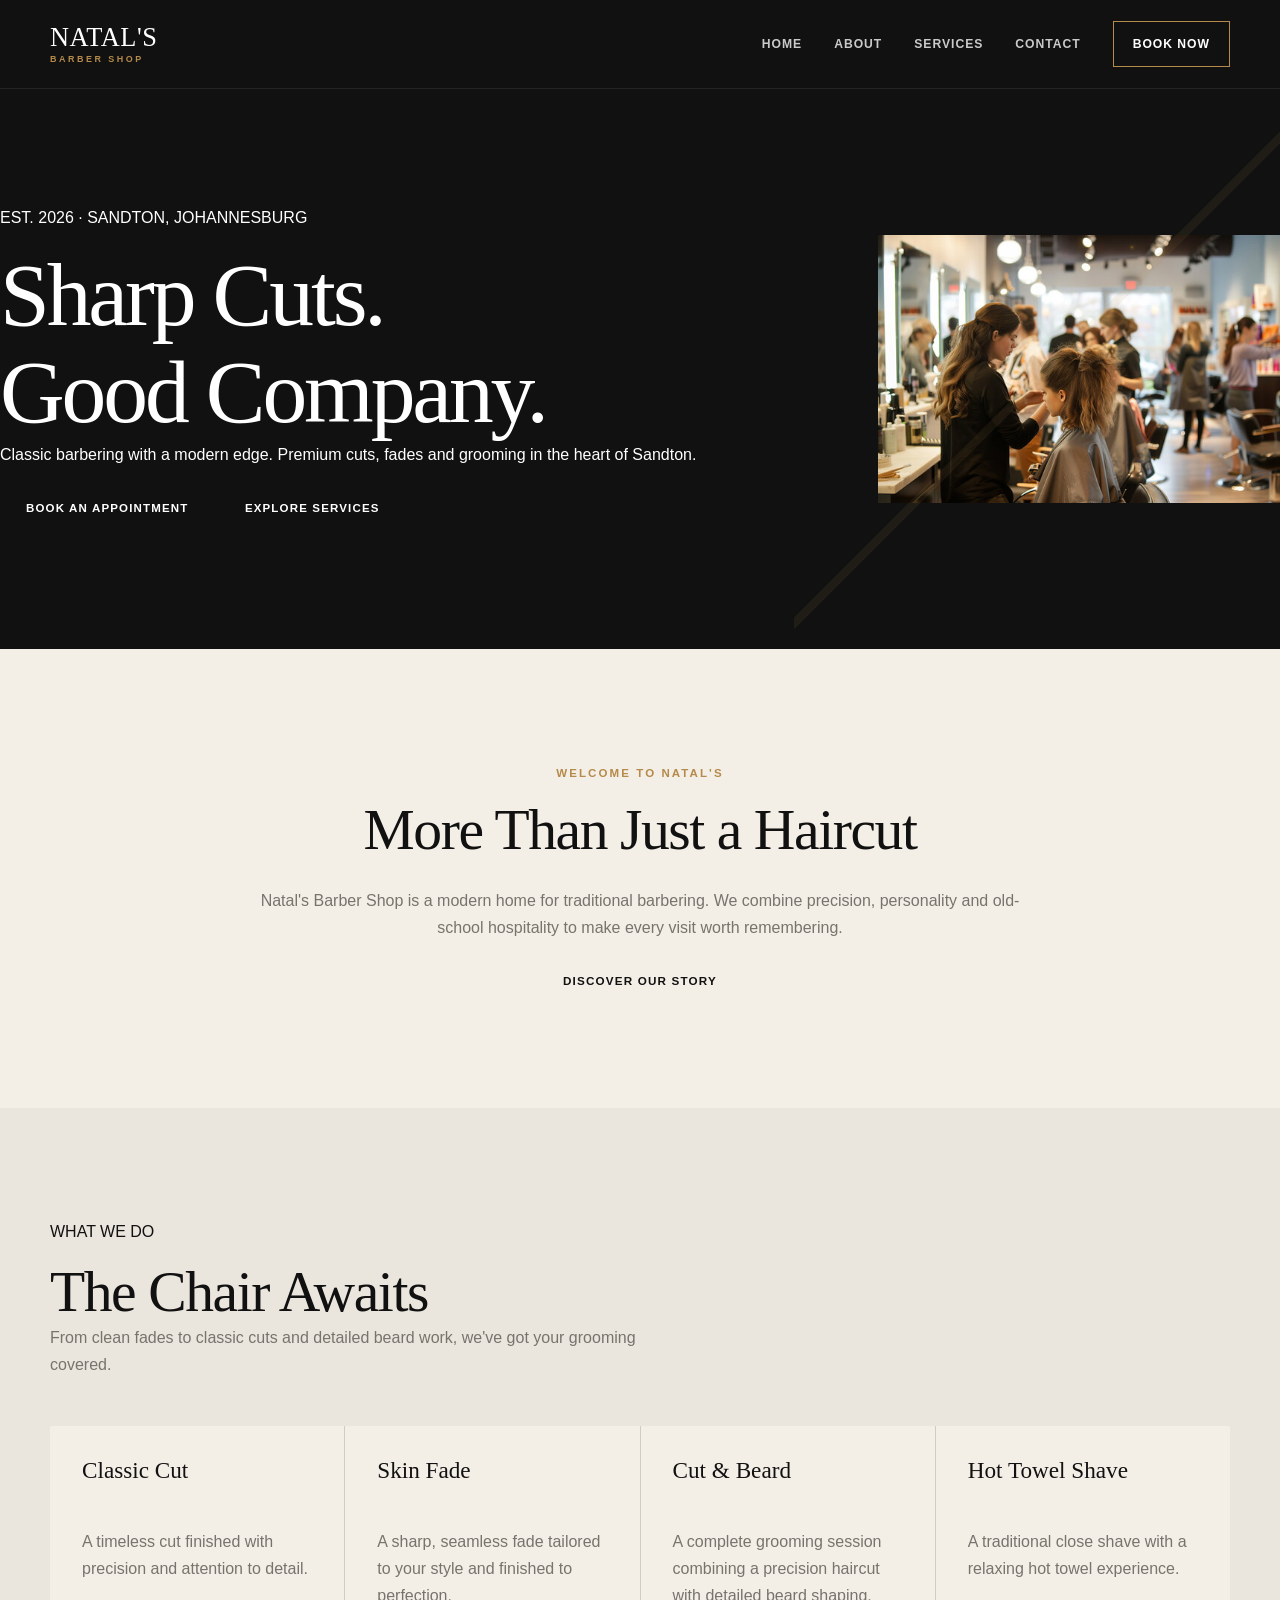
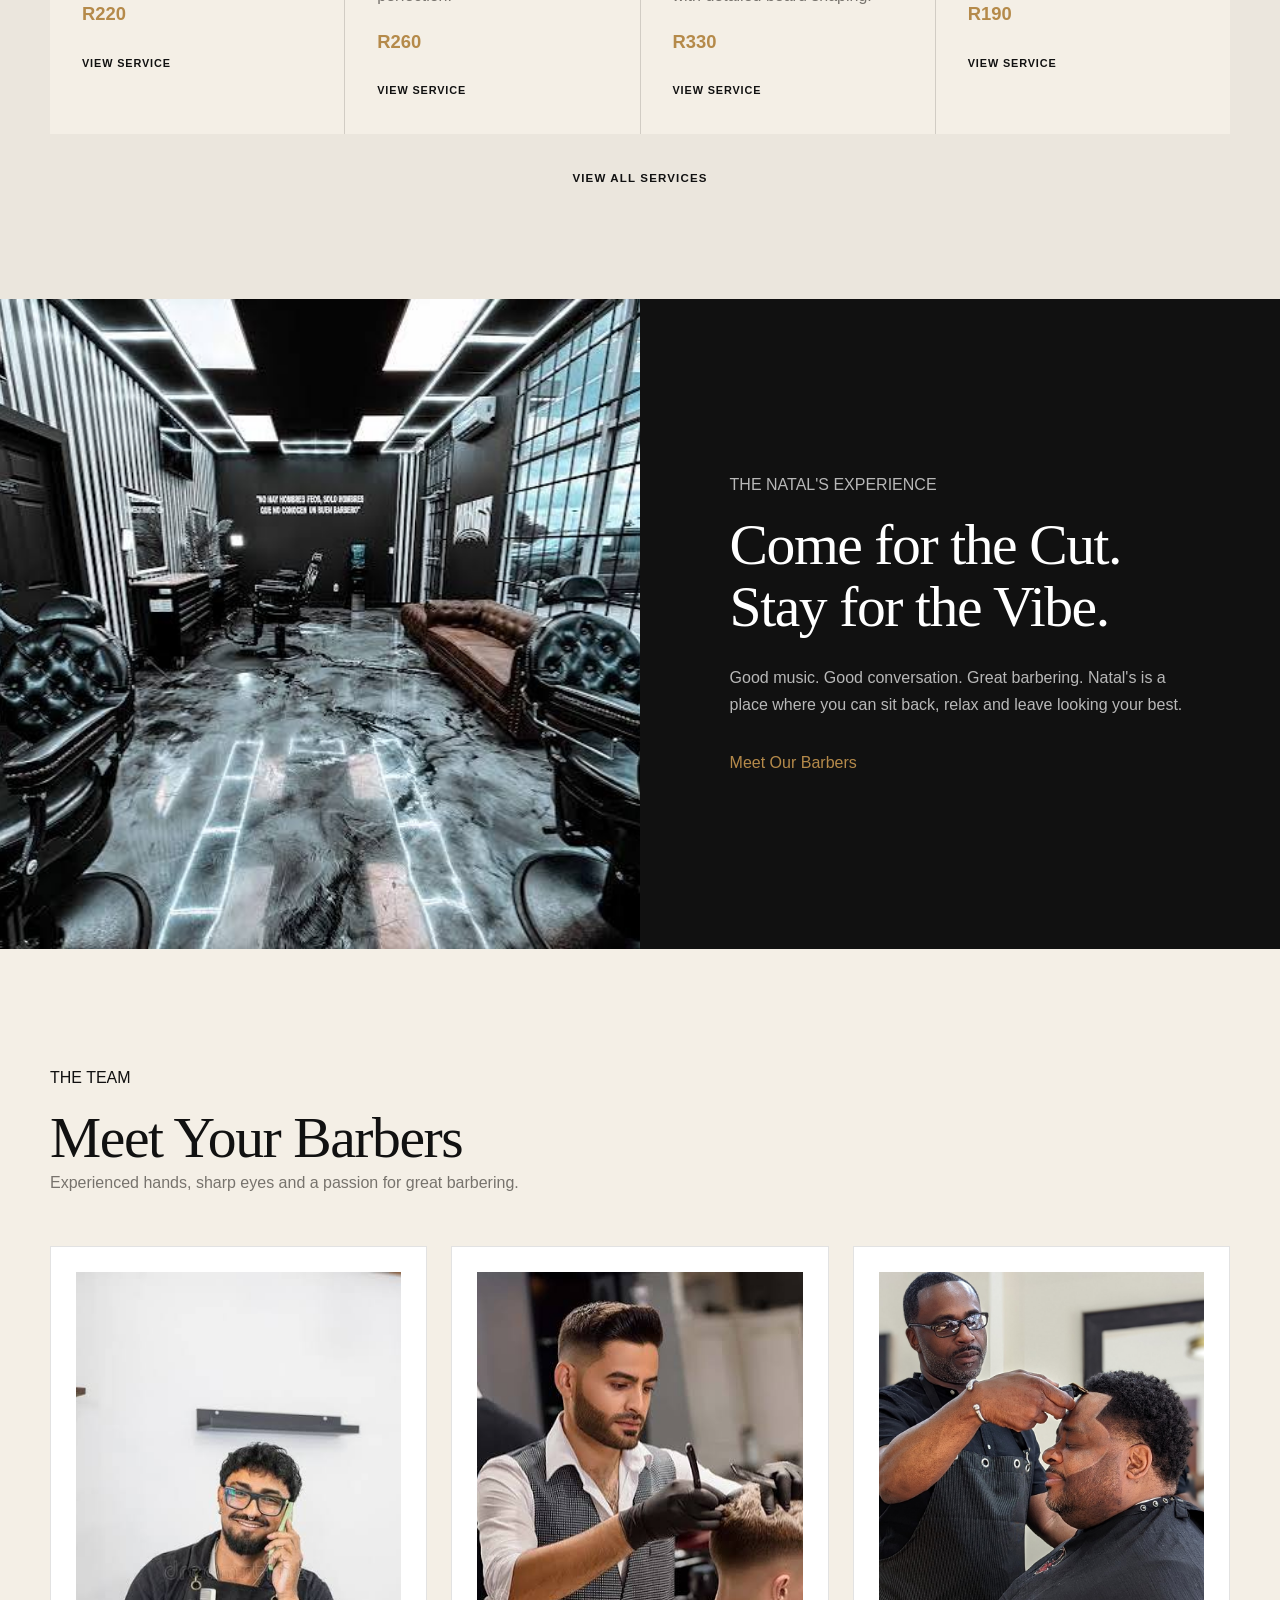
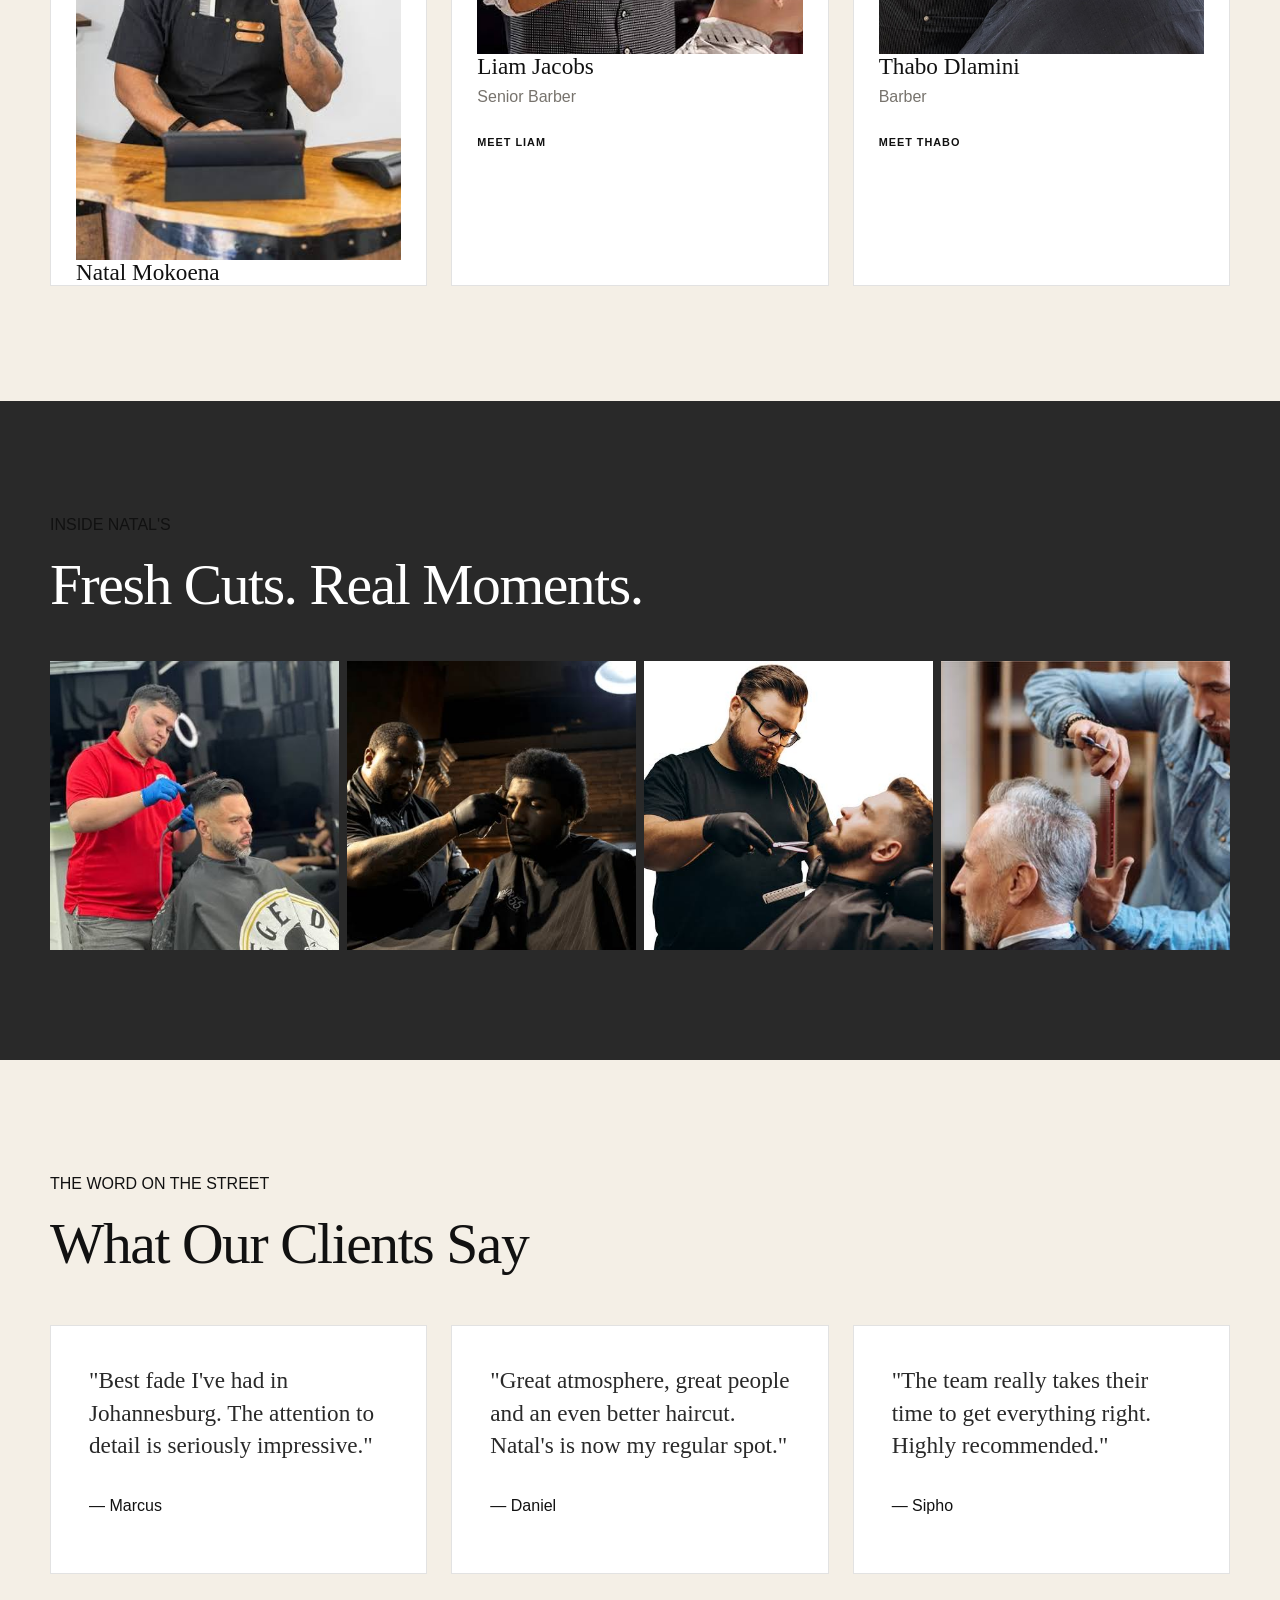
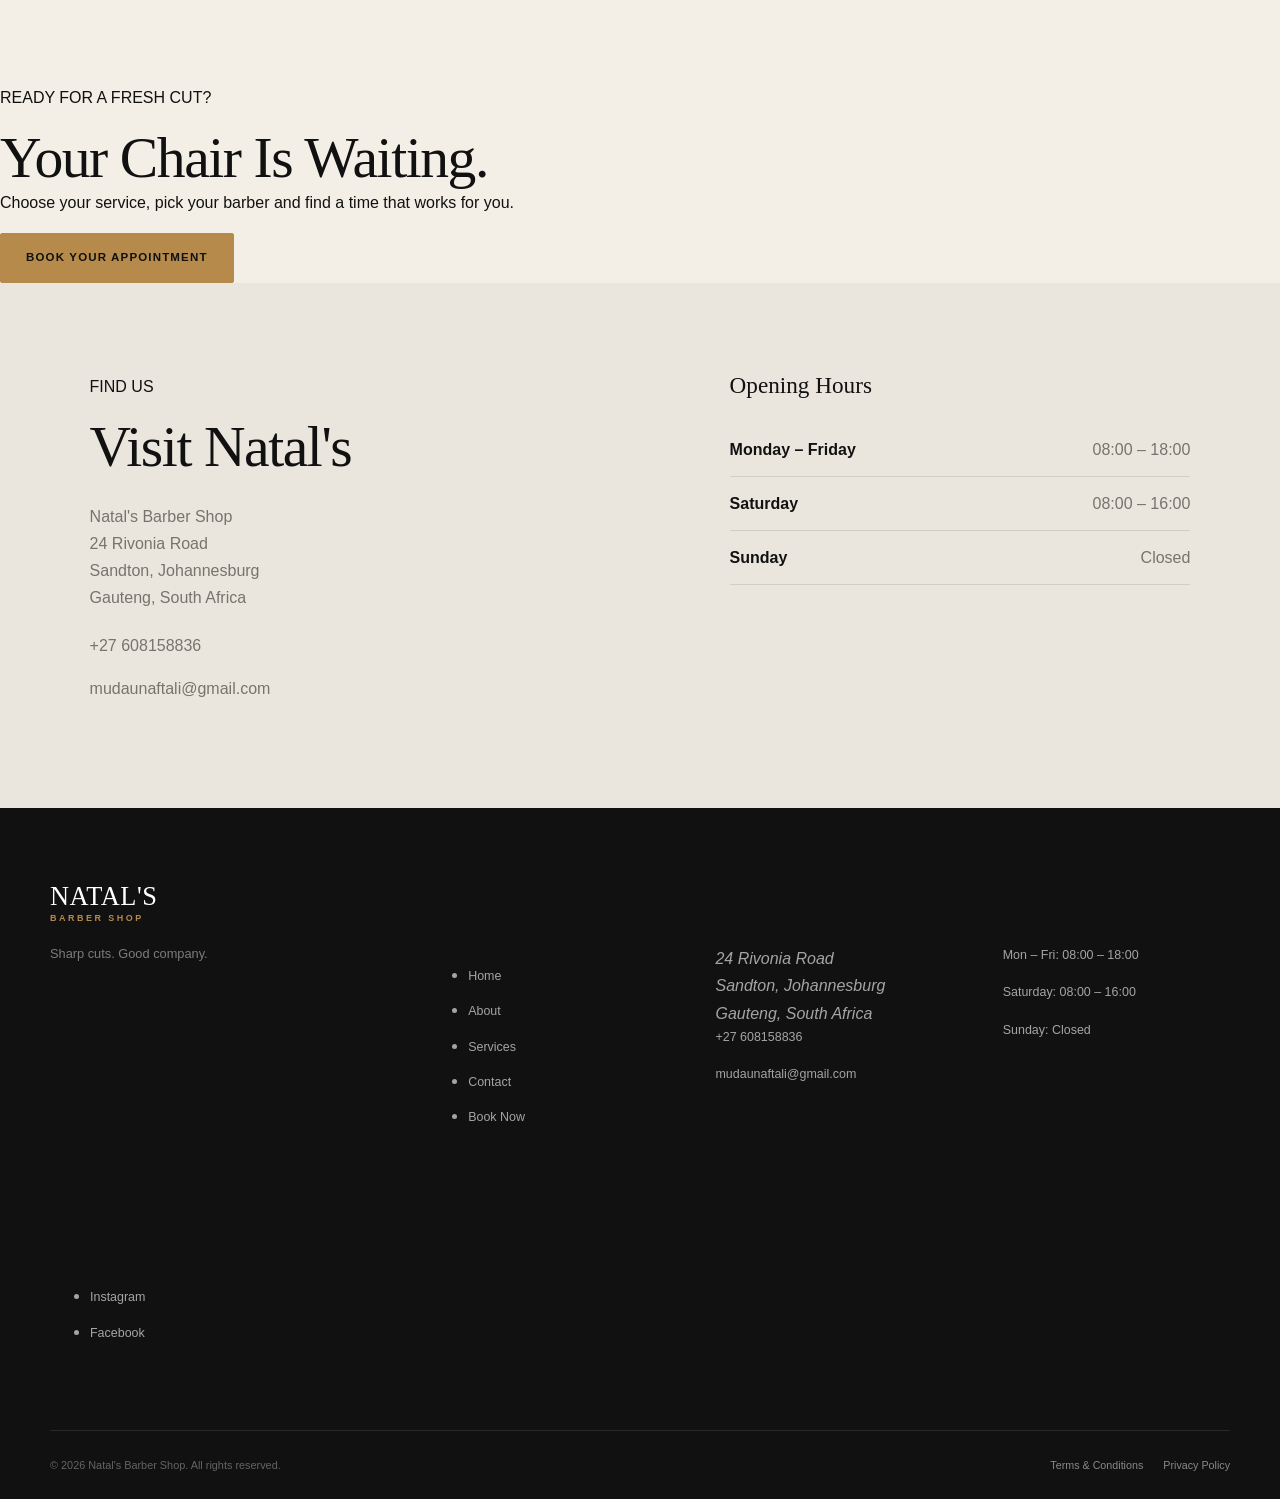
==== commit 52047a33: "Fix booking and site functionality" ====
--- a/index.html
+++ b/index.html
@@ -12,9 +12,8 @@
         name="description"
         content="Natal's Barber Shop in Sandton, Johannesburg. Premium haircuts, fades, beard grooming and classic barbering."
     >
-     <link rel="stylesheet" href="css/style.css">
+      <link rel="stylesheet" href="css/style.css">
 </head>
-
 <body>
 
     <!-- =========================
@@ -29,27 +28,25 @@
         </a>
 
         <nav class="main-nav" aria-label="Main navigation">
-            <ul>
-                <li>
-                    <a href="index.html" class="active">Home</a>
-                </li>
-
-                <li>
+            
+                    <a href="index.html">Home</a>
+                
+
+                
                     <a href="about.html">About</a>
-                </li>
-
-                <li>
+                
+
+                
                     <a href="services.html">Services</a>
-                </li>
-
-                <li>
+                
+
+                
                     <a href="contact.html">Contact</a>
-                </li>
-
-                <li>
+                
+
+                
                     <a href="booking.html" class="nav-book">Book Now</a>
-                </li>
-            </ul>
+                
         </nav>
 
     </div>
@@ -59,9 +56,9 @@
         <!-- =========================
              HERO
         ========================== -->
-        <section id="hero" aria-labelledby="hero-title">
-
-            <div class="hero-content">
+        <section class="page-hero booking-hero">
+
+            <div class="container">
 
                 <p>EST. 2026 · SANDTON, JOHANNESBURG</p>
 
@@ -433,9 +430,11 @@
                     that works for you.
                 </p>
 
-                <a href="booking.html">
-                    Book Your Appointment
-                </a>
+               
+<a href="booking.html" class="btn btn-primary booking-submit">
+ Book Your Appointment
+</a>
+ 
 
             </div>
 
@@ -637,6 +636,65 @@
     </div>
 
 </footer>
-
+<!-- SPECIAL OFFER MODAL -->
+<div class="offer-modal" id="offerModal" aria-hidden="true">
+
+  <div class="offer-overlay" data-close-modal></div>
+
+  <div
+    class="offer-box"
+    role="dialog"
+    aria-modal="true"
+    aria-labelledby="offerTitle"
+  >
+
+    <button
+      class="offer-close"
+      type="button"
+      aria-label="Close special offer"
+      data-close-modal
+    >
+      &times;
+    </button>
+
+    <div class="offer-content">
+
+      <p class="offer-label">WELCOME TO NATAL'S</p>
+
+      <h2 id="offerTitle">
+        Your First Cut<br>
+        Starts Here.
+      </h2>
+
+      <p class="offer-text">
+        New to Natal's Barber Shop? Enjoy a special
+        first-visit offer when you book your first appointment.
+      </p>
+
+      <div class="offer-highlight">
+        <span>FIRST VISIT</span>
+        <strong>10% OFF</strong>
+      </div>
+
+      <p class="offer-small">
+        Mention <strong>FIRSTCUT</strong> when booking.
+      </p>
+
+      <a href="booking.html" class="offer-button" data-close-modal>
+        Book Your Appointment
+      </a>
+
+      <button
+        type="button"
+        class="offer-dismiss"
+        data-close-modal
+      >
+        Maybe later
+      </button>
+
+    </div>
+  </div>
+</div>
+<script src="js/modal.js"></script>
 </body>
 </html>
--- a/css/style.css
+++ b/css/style.css
@@ -2422,3 +2422,305 @@
     margin: 0;
     padding: 0;
 }
+/* =====================================================
+   SPECIAL OFFER MODAL
+===================================================== */
+
+.offer-modal {
+  position: fixed;
+  inset: 0;
+  z-index: 9999;
+
+  display: flex;
+  align-items: center;
+  justify-content: center;
+
+  padding: 20px;
+
+  opacity: 0;
+  visibility: hidden;
+  pointer-events: none;
+
+  transition:
+    opacity 0.3s ease,
+    visibility 0.3s ease;
+}
+
+.offer-modal.is-visible {
+  opacity: 1;
+  visibility: visible;
+  pointer-events: auto;
+}
+
+
+/* -------------------------
+   DARK OVERLAY
+------------------------- */
+
+.offer-overlay {
+  position: absolute;
+  inset: 0;
+
+  background: rgba(0, 0, 0, 0.78);
+  backdrop-filter: blur(4px);
+}
+
+
+/* -------------------------
+   MODAL BOX
+------------------------- */
+
+.offer-box {
+  position: relative;
+  z-index: 2;
+
+  width: min(520px, 100%);
+  max-height: 90vh;
+
+  overflow-y: auto;
+
+  background: var(--cream);
+  color: var(--ink);
+
+  border: 1px solid var(--gold);
+
+  transform: translateY(20px) scale(0.97);
+
+  transition: transform 0.3s ease;
+}
+
+.offer-modal.is-visible .offer-box {
+  transform: translateY(0) scale(1);
+}
+
+
+/* -------------------------
+   CLOSE BUTTON
+------------------------- */
+
+.offer-close {
+  position: absolute;
+  top: 12px;
+  right: 12px;
+
+  width: 38px;
+  height: 38px;
+
+  display: flex;
+  align-items: center;
+  justify-content: center;
+
+  border: 1px solid rgba(17, 17, 17, 0.25);
+  background: transparent;
+
+  color: var(--ink);
+
+  font-size: 1.6rem;
+  line-height: 1;
+
+  cursor: pointer;
+
+  transition:
+    background 0.2s ease,
+    color 0.2s ease;
+}
+
+.offer-close:hover,
+.offer-close:focus-visible {
+  background: var(--ink);
+  color: var(--cream);
+}
+
+
+/* -------------------------
+   CONTENT
+------------------------- */
+
+.offer-content {
+  padding: 55px 50px 45px;
+
+  text-align: center;
+}
+
+.offer-label {
+  margin-bottom: 15px;
+
+  color: #8e6d35;
+
+  font-size: 0.7rem;
+  font-weight: 800;
+  letter-spacing: 0.22em;
+}
+
+.offer-content h2 {
+  margin-bottom: 20px;
+
+  font-family: Georgia, "Times New Roman", serif;
+
+  font-size: clamp(2.5rem, 7vw, 4.2rem);
+  line-height: 0.95;
+  letter-spacing: -0.04em;
+}
+
+.offer-text {
+  max-width: 400px;
+  margin: 0 auto 25px;
+
+  color: #555;
+
+  font-size: 1rem;
+  line-height: 1.6;
+}
+
+
+/* -------------------------
+   DISCOUNT
+------------------------- */
+
+.offer-highlight {
+  display: inline-flex;
+  flex-direction: column;
+  align-items: center;
+
+  margin: 5px auto 18px;
+  padding: 16px 30px;
+
+  border-top: 1px solid var(--gold);
+  border-bottom: 1px solid var(--gold);
+}
+
+.offer-highlight span {
+  font-size: 0.65rem;
+  font-weight: 800;
+  letter-spacing: 0.2em;
+}
+
+.offer-highlight strong {
+  margin-top: 3px;
+
+  color: #8e6d35;
+
+  font-family: Georgia, "Times New Roman", serif;
+  font-size: 2.2rem;
+}
+
+
+/* -------------------------
+   SMALL TEXT
+------------------------- */
+
+.offer-small {
+  margin-bottom: 25px;
+
+  color: #777;
+  font-size: 0.8rem;
+}
+
+.offer-small strong {
+  color: var(--ink);
+}
+
+
+/* -------------------------
+   BOOKING BUTTON
+------------------------- */
+
+.offer-button {
+  display: block;
+
+  width: 100%;
+  padding: 15px 20px;
+
+  background: var(--ink);
+  color: var(--cream);
+
+  font-size: 0.85rem;
+  font-weight: 800;
+  letter-spacing: 0.05em;
+
+  text-align: center;
+
+  transition:
+    background 0.2s ease,
+    color 0.2s ease;
+}
+
+.offer-button:hover,
+.offer-button:focus-visible {
+  background: var(--gold);
+  color: var(--ink);
+}
+
+
+/* -------------------------
+   MAYBE LATER
+------------------------- */
+
+.offer-dismiss {
+  margin-top: 15px;
+
+  border: none;
+  background: transparent;
+
+  color: #777;
+
+  font-size: 0.8rem;
+
+  cursor: pointer;
+}
+
+.offer-dismiss:hover,
+.offer-dismiss:focus-visible {
+  color: var(--ink);
+  text-decoration: underline;
+}
+
+
+/* =====================================================
+   MOBILE MODAL
+===================================================== */
+
+@media (max-width: 600px) {
+
+  .offer-modal {
+    padding: 14px;
+  }
+
+  .offer-box {
+    width: 100%;
+    max-height: 92vh;
+  }
+
+  .offer-content {
+    padding: 48px 25px 30px;
+  }
+
+  .offer-content h2 {
+    font-size: clamp(2.2rem, 11vw, 3.2rem);
+  }
+
+  .offer-text {
+    font-size: 0.9rem;
+  }
+
+  .offer-highlight {
+    padding: 13px 25px;
+  }
+
+  .offer-highlight strong {
+    font-size: 1.9rem;
+  }
+}
+
+
+/* =====================================================
+   REDUCED MOTION
+===================================================== */
+
+@media (prefers-reduced-motion: reduce) {
+
+  .offer-modal,
+  .offer-box {
+    transition: none;
+  }
+}
